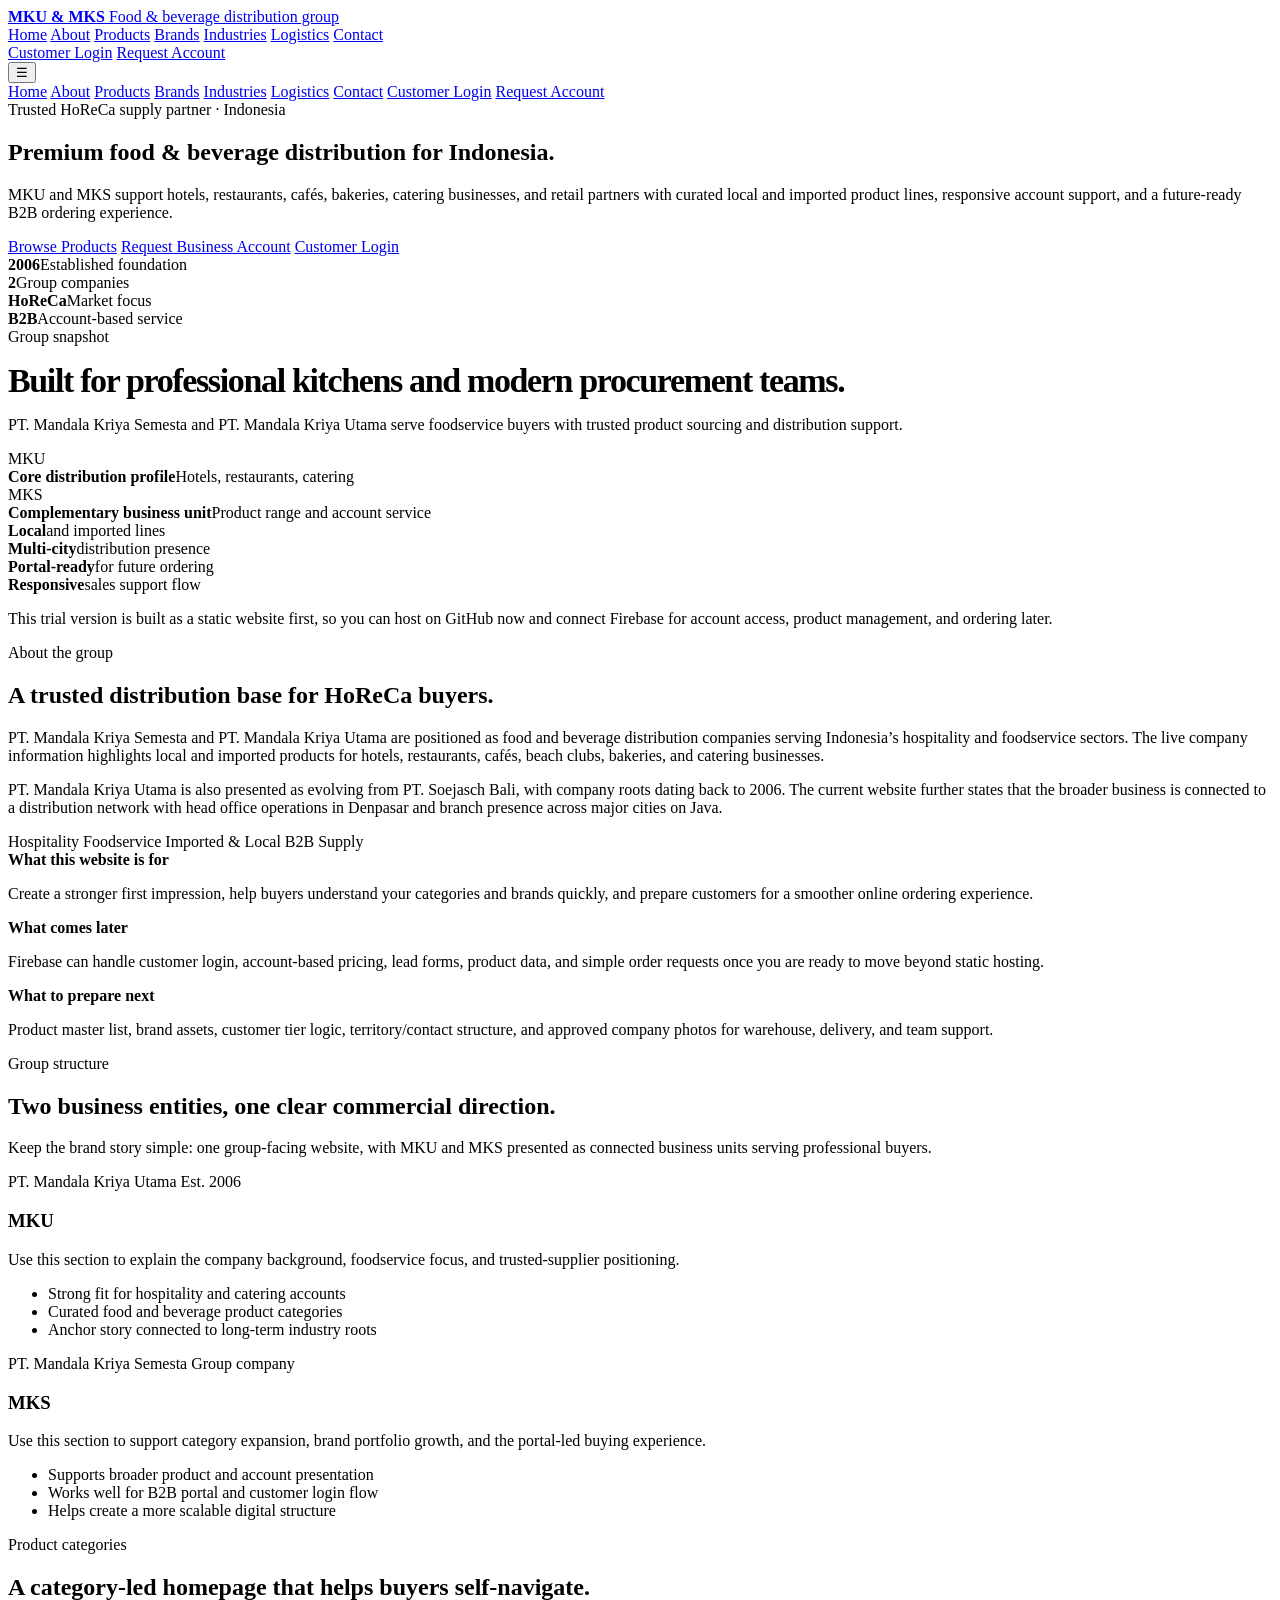
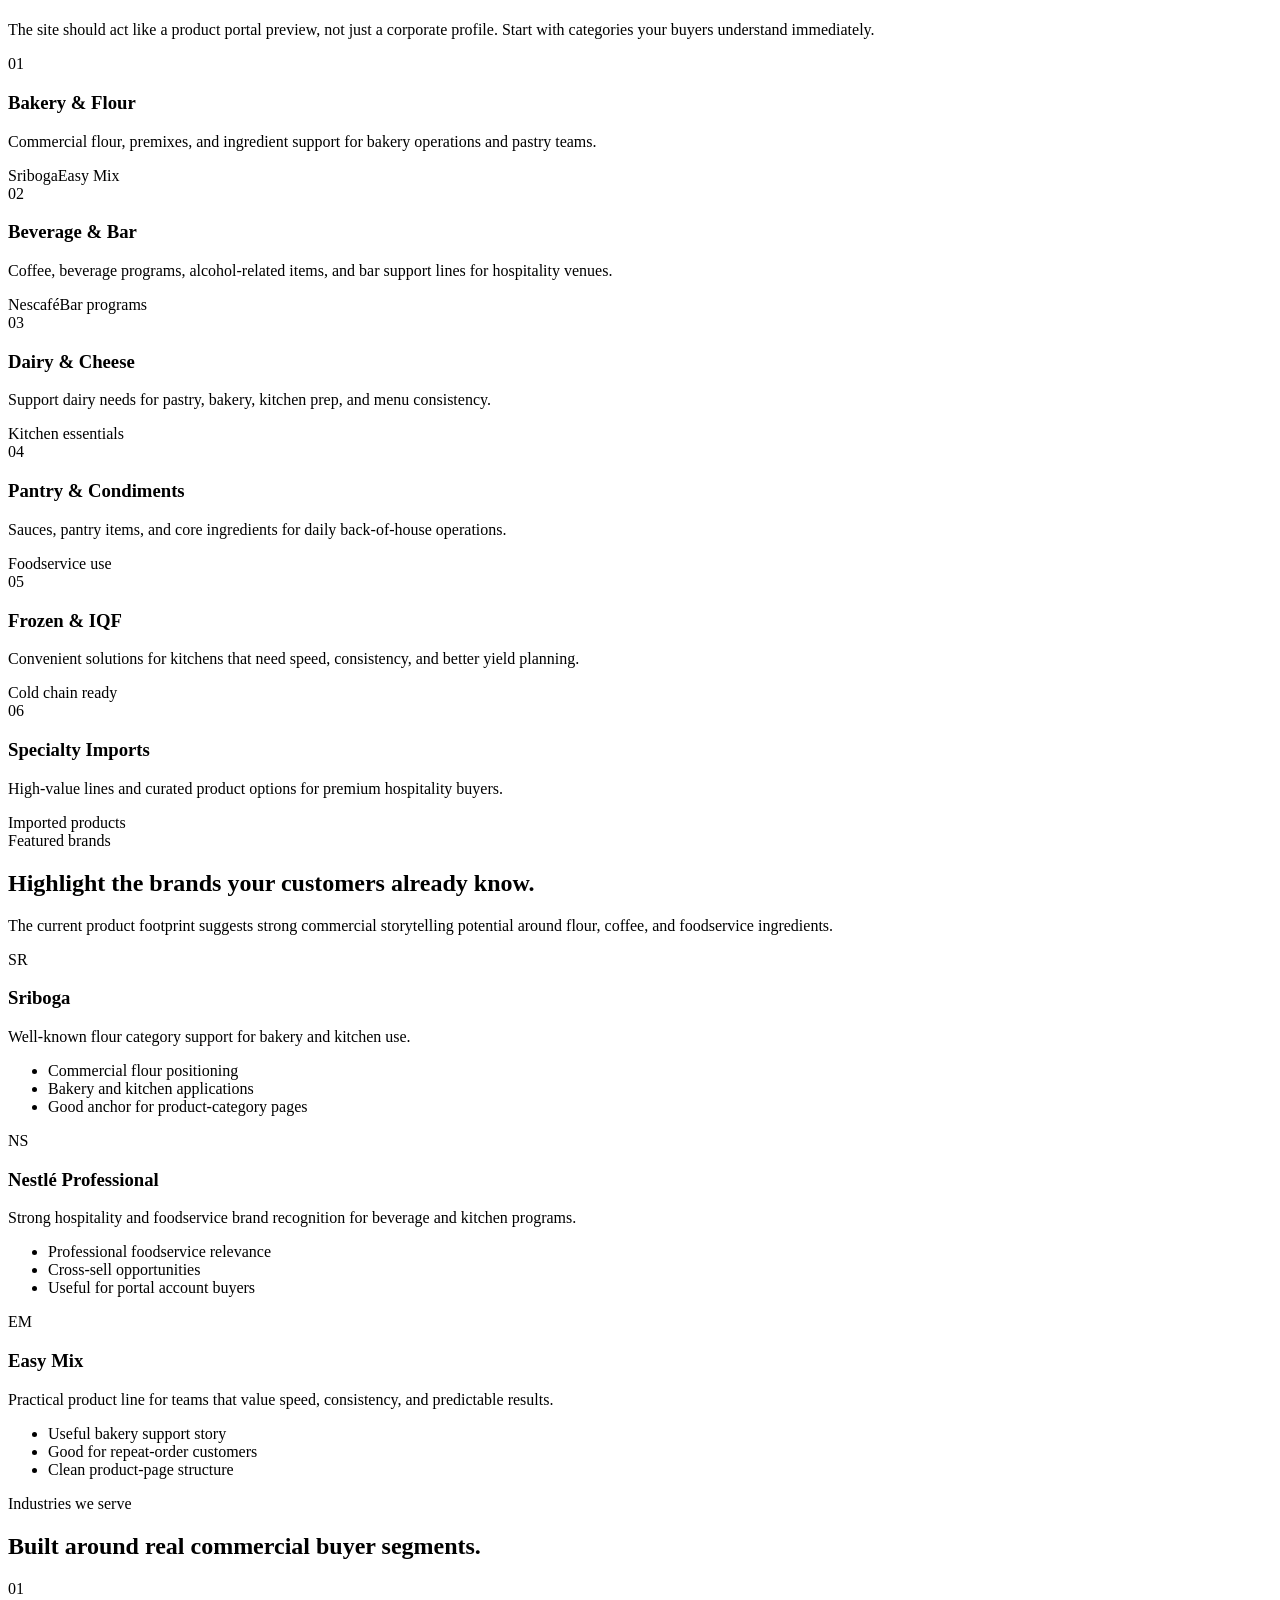
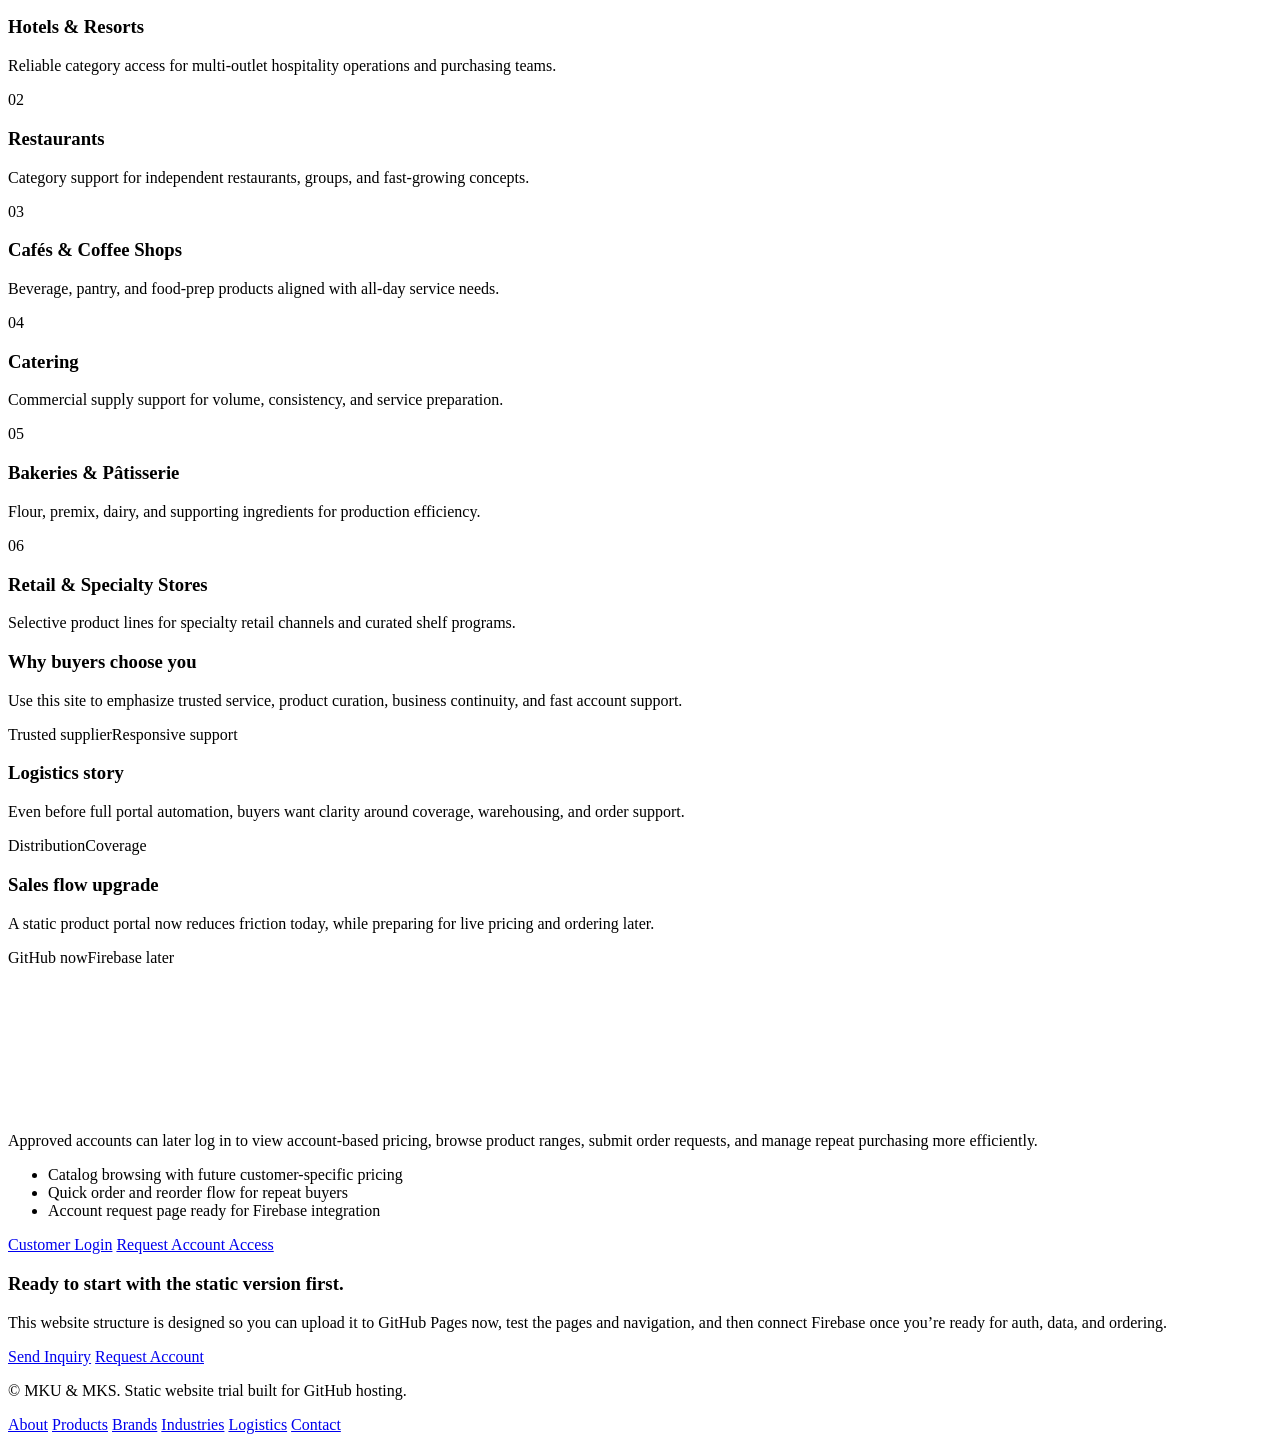
==== index.html @ e505ad8a "Add files via upload" ====
<!DOCTYPE html>
<html lang="en">
<head>
  <meta charset="UTF-8">
  <meta name="viewport" content="width=device-width, initial-scale=1.0">
  <title>MKU & MKS | Premium HoReCa Distribution Indonesia</title>
  <meta name="description" content="MKU & MKS supply trusted local and imported food and beverage products for hotels, restaurants, cafés, bakeries, catering, and retail partners in Indonesia.">
  <link rel="preconnect" href="https://fonts.googleapis.com">
  <link rel="preconnect" href="https://fonts.gstatic.com" crossorigin>
  <link href="https://fonts.googleapis.com/css2?family=DM+Sans:wght@400;500;700&family=Space+Grotesk:wght@400;500;700&display=swap" rel="stylesheet">
  <link rel="stylesheet" href="assets/css/styles.css">
</head>
<body>
  <header class="site-header">
    <div class="container">
      <div class="header-row">
        <a class="brand" href="index.html" aria-label="MKU Group home">
          <span class="brand-mark"></span>
          <span class="brand-text">
            <strong>MKU & MKS</strong>
            <span>Food & beverage distribution group</span>
          </span>
        </a>
        <div class="nav-wrap">
          <nav class="site-nav" aria-label="Primary navigation">
            <a href="index.html" data-nav-link>Home</a>
            <a href="about.html" data-nav-link>About</a>
            <a href="products.html" data-nav-link>Products</a>
            <a href="brands.html" data-nav-link>Brands</a>
            <a href="industries.html" data-nav-link>Industries</a>
            <a href="logistics.html" data-nav-link>Logistics</a>
            <a href="contact.html" data-nav-link>Contact</a>
          </nav>
          <div class="header-ctas">
            <a class="btn btn-outline" href="login.html">Customer Login</a>
            <a class="btn btn-accent" href="request-account.html">Request Account</a>
          </div>
          <button class="mobile-toggle" type="button" aria-label="Open menu" aria-expanded="false" data-mobile-toggle>☰</button>
        </div>
      </div>
      <div class="mobile-panel" data-mobile-panel>
        <div class="mobile-links">
          <a class="btn btn-outline" href="index.html">Home</a>
          <a class="btn btn-outline" href="about.html">About</a>
          <a class="btn btn-outline" href="products.html">Products</a>
          <a class="btn btn-outline" href="brands.html">Brands</a>
          <a class="btn btn-outline" href="industries.html">Industries</a>
          <a class="btn btn-outline" href="logistics.html">Logistics</a>
          <a class="btn btn-outline" href="contact.html">Contact</a>
          <a class="btn btn-outline" href="login.html">Customer Login</a>
          <a class="btn btn-accent" href="request-account.html">Request Account</a>
        </div>
      </div>
    </div>
  </header>

  <main>
    <section class="hero">
      <div class="container">
        <div class="hero-grid">
          <div class="hero-copy">
            <div class="hero-kicker"><span class="pulse"></span> Trusted HoReCa supply partner · Indonesia</div>
            <h1>Premium <span class="text-mku">food</span> & <span class="text-mks">beverage</span> distribution for Indonesia.</h1>
            <p>MKU and MKS support hotels, restaurants, cafés, bakeries, catering businesses, and retail partners with curated local and imported product lines, responsive account support, and a future-ready B2B ordering experience.</p>
            <div class="hero-actions">
              <a class="btn btn-primary" href="products.html">Browse Products</a>
              <a class="btn btn-outline" href="request-account.html">Request Business Account</a>
              <a class="btn btn-outline" href="login.html">Customer Login</a>
            </div>
            <div class="trust-strip">
              <div class="trust-item"><strong>2006</strong><span>Established foundation</span></div>
              <div class="trust-item"><strong>2</strong><span>Group companies</span></div>
              <div class="trust-item"><strong>HoReCa</strong><span>Market focus</span></div>
              <div class="trust-item"><strong>B2B</strong><span>Account-based service</span></div>
            </div>
          </div>
          <div class="hero-side">
            <div class="glass-card hero-spotlight">
              <div>
                <div class="kicker-row">Group snapshot</div>
                <h3 style="margin:16px 0 12px;font-family:var(--sans);font-size:34px;letter-spacing:-0.04em;">Built for professional kitchens and modern procurement teams.</h3>
                <p>PT. Mandala Kriya Semesta and PT. Mandala Kriya Utama serve foodservice buyers with trusted product sourcing and distribution support.</p>
              </div>
              <div class="badge-stack">
                <div class="badge-card">
                  <div class="left"><span class="chip mku">MKU</span><div><strong>Core distribution profile</strong><span>Hotels, restaurants, catering</span></div></div>
                </div>
                <div class="badge-card">
                  <div class="left"><span class="chip mks">MKS</span><div><strong>Complementary business unit</strong><span>Product range and account service</span></div></div>
                </div>
              </div>
            </div>
            <div class="surface-card hero-spotlight hero-note">
              <div class="mini-stat-grid">
                <div class="mini-stat"><strong>Local</strong><span>and imported lines</span></div>
                <div class="mini-stat"><strong>Multi-city</strong><span>distribution presence</span></div>
                <div class="mini-stat"><strong>Portal-ready</strong><span>for future ordering</span></div>
                <div class="mini-stat"><strong>Responsive</strong><span>sales support flow</span></div>
              </div>
              <p class="small-copy">This trial version is built as a static website first, so you can host on GitHub now and connect Firebase for account access, product management, and ordering later.</p>
            </div>
          </div>
        </div>
      </div>
    </section>

    <section class="page-section" id="about-overview">
      <div class="container">
        <div class="two-col">
          <div class="story-card">
            <div class="section-head">
              <span class="eyebrow">About the group</span>
              <h2 class="section-title">A trusted distribution base for HoReCa buyers.</h2>
            </div>
            <div class="story-stack">
              <p>PT. Mandala Kriya Semesta and PT. Mandala Kriya Utama are positioned as food and beverage distribution companies serving Indonesia’s hospitality and foodservice sectors. The live company information highlights local and imported products for hotels, restaurants, cafés, beach clubs, bakeries, and catering businesses.</p>
              <p>PT. Mandala Kriya Utama is also presented as evolving from PT. Soejasch Bali, with company roots dating back to 2006. The current website further states that the broader business is connected to a distribution network with head office operations in Denpasar and branch presence across major cities on Java.</p>
              <div class="inline-tags">
                <span class="meta-pill">Hospitality</span>
                <span class="meta-pill">Foodservice</span>
                <span class="meta-pill">Imported & Local</span>
                <span class="meta-pill">B2B Supply</span>
              </div>
            </div>
          </div>
          <div class="stack-18">
            <div class="info-card">
              <strong>What this website is for</strong>
              <p>Create a stronger first impression, help buyers understand your categories and brands quickly, and prepare customers for a smoother online ordering experience.</p>
            </div>
            <div class="info-card">
              <strong>What comes later</strong>
              <p>Firebase can handle customer login, account-based pricing, lead forms, product data, and simple order requests once you are ready to move beyond static hosting.</p>
            </div>
            <div class="info-card">
              <strong>What to prepare next</strong>
              <p>Product master list, brand assets, customer tier logic, territory/contact structure, and approved company photos for warehouse, delivery, and team support.</p>
            </div>
          </div>
        </div>
      </div>
    </section>

    <section class="page-section alt">
      <div class="container">
        <div class="section-head">
          <span class="eyebrow">Group structure</span>
          <h2 class="section-title">Two business entities, one clear commercial direction.</h2>
          <p class="section-copy">Keep the brand story simple: one group-facing website, with MKU and MKS presented as connected business units serving professional buyers.</p>
        </div>
        <div class="group-grid">
          <article class="dual-brand mku">
            <div class="top">
              <span class="brand-pill">PT. Mandala Kriya Utama</span>
              <span class="est">Est. 2006</span>
            </div>
            <div>
              <h3>MKU</h3>
              <p>Use this section to explain the company background, foodservice focus, and trusted-supplier positioning.</p>
              <ul>
                <li>Strong fit for hospitality and catering accounts</li>
                <li>Curated food and beverage product categories</li>
                <li>Anchor story connected to long-term industry roots</li>
              </ul>
            </div>
          </article>
          <article class="dual-brand mks">
            <div class="top">
              <span class="brand-pill">PT. Mandala Kriya Semesta</span>
              <span class="est">Group company</span>
            </div>
            <div>
              <h3>MKS</h3>
              <p>Use this section to support category expansion, brand portfolio growth, and the portal-led buying experience.</p>
              <ul>
                <li>Supports broader product and account presentation</li>
                <li>Works well for B2B portal and customer login flow</li>
                <li>Helps create a more scalable digital structure</li>
              </ul>
            </div>
          </article>
        </div>
      </div>
    </section>

    <section class="page-section">
      <div class="container">
        <div class="section-head">
          <span class="eyebrow">Product categories</span>
          <h2 class="section-title">A category-led homepage that helps buyers self-navigate.</h2>
          <p class="section-copy">The site should act like a product portal preview, not just a corporate profile. Start with categories your buyers understand immediately.</p>
        </div>
        <div class="grid-3">
          <article class="feature-card">
            <div class="feature-index">01</div>
            <h3>Bakery & Flour</h3>
            <p>Commercial flour, premixes, and ingredient support for bakery operations and pastry teams.</p>
            <div class="feature-meta"><span class="meta-pill">Sriboga</span><span class="meta-pill">Easy Mix</span></div>
          </article>
          <article class="feature-card">
            <div class="feature-index">02</div>
            <h3>Beverage & Bar</h3>
            <p>Coffee, beverage programs, alcohol-related items, and bar support lines for hospitality venues.</p>
            <div class="feature-meta"><span class="meta-pill">Nescafé</span><span class="meta-pill">Bar programs</span></div>
          </article>
          <article class="feature-card">
            <div class="feature-index">03</div>
            <h3>Dairy & Cheese</h3>
            <p>Support dairy needs for pastry, bakery, kitchen prep, and menu consistency.</p>
            <div class="feature-meta"><span class="meta-pill">Kitchen essentials</span></div>
          </article>
          <article class="feature-card">
            <div class="feature-index">04</div>
            <h3>Pantry & Condiments</h3>
            <p>Sauces, pantry items, and core ingredients for daily back-of-house operations.</p>
            <div class="feature-meta"><span class="meta-pill">Foodservice use</span></div>
          </article>
          <article class="feature-card">
            <div class="feature-index">05</div>
            <h3>Frozen & IQF</h3>
            <p>Convenient solutions for kitchens that need speed, consistency, and better yield planning.</p>
            <div class="feature-meta"><span class="meta-pill">Cold chain ready</span></div>
          </article>
          <article class="feature-card">
            <div class="feature-index">06</div>
            <h3>Specialty Imports</h3>
            <p>High-value lines and curated product options for premium hospitality buyers.</p>
            <div class="feature-meta"><span class="meta-pill">Imported products</span></div>
          </article>
        </div>
      </div>
    </section>

    <section class="page-section alt">
      <div class="container">
        <div class="section-head">
          <span class="eyebrow">Featured brands</span>
          <h2 class="section-title">Highlight the brands your customers already know.</h2>
          <p class="section-copy">The current product footprint suggests strong commercial storytelling potential around flour, coffee, and foodservice ingredients.</p>
        </div>
        <div class="brand-grid">
          <article class="brand-card">
            <div class="brand-logo">SR</div>
            <h3>Sriboga</h3>
            <p>Well-known flour category support for bakery and kitchen use.</p>
            <ul>
              <li>Commercial flour positioning</li>
              <li>Bakery and kitchen applications</li>
              <li>Good anchor for product-category pages</li>
            </ul>
          </article>
          <article class="brand-card">
            <div class="brand-logo">NS</div>
            <h3>Nestlé Professional</h3>
            <p>Strong hospitality and foodservice brand recognition for beverage and kitchen programs.</p>
            <ul>
              <li>Professional foodservice relevance</li>
              <li>Cross-sell opportunities</li>
              <li>Useful for portal account buyers</li>
            </ul>
          </article>
          <article class="brand-card">
            <div class="brand-logo">EM</div>
            <h3>Easy Mix</h3>
            <p>Practical product line for teams that value speed, consistency, and predictable results.</p>
            <ul>
              <li>Useful bakery support story</li>
              <li>Good for repeat-order customers</li>
              <li>Clean product-page structure</li>
            </ul>
          </article>
        </div>
      </div>
    </section>

    <section class="page-section">
      <div class="container">
        <div class="section-head">
          <span class="eyebrow">Industries we serve</span>
          <h2 class="section-title">Built around real commercial buyer segments.</h2>
        </div>
        <div class="segment-grid">
          <article class="segment-card"><div class="segment-number">01</div><div><h3>Hotels & Resorts</h3><p>Reliable category access for multi-outlet hospitality operations and purchasing teams.</p></div></article>
          <article class="segment-card"><div class="segment-number">02</div><div><h3>Restaurants</h3><p>Category support for independent restaurants, groups, and fast-growing concepts.</p></div></article>
          <article class="segment-card"><div class="segment-number">03</div><div><h3>Cafés & Coffee Shops</h3><p>Beverage, pantry, and food-prep products aligned with all-day service needs.</p></div></article>
          <article class="segment-card"><div class="segment-number">04</div><div><h3>Catering</h3><p>Commercial supply support for volume, consistency, and service preparation.</p></div></article>
          <article class="segment-card"><div class="segment-number">05</div><div><h3>Bakeries & Pâtisserie</h3><p>Flour, premix, dairy, and supporting ingredients for production efficiency.</p></div></article>
          <article class="segment-card"><div class="segment-number">06</div><div><h3>Retail & Specialty Stores</h3><p>Selective product lines for specialty retail channels and curated shelf programs.</p></div></article>
        </div>
      </div>
    </section>

    <section class="page-section alt">
      <div class="container">
        <div class="values-grid">
          <article class="value-card card-pad">
            <h3>Why buyers choose you</h3>
            <p>Use this site to emphasize trusted service, product curation, business continuity, and fast account support.</p>
            <div class="feature-meta"><span class="meta-pill">Trusted supplier</span><span class="meta-pill">Responsive support</span></div>
          </article>
          <article class="value-card card-pad">
            <h3>Logistics story</h3>
            <p>Even before full portal automation, buyers want clarity around coverage, warehousing, and order support.</p>
            <div class="feature-meta"><span class="meta-pill">Distribution</span><span class="meta-pill">Coverage</span></div>
          </article>
          <article class="value-card card-pad">
            <h3>Sales flow upgrade</h3>
            <p>A static product portal now reduces friction today, while preparing for live pricing and ordering later.</p>
            <div class="feature-meta"><span class="meta-pill">GitHub now</span><span class="meta-pill">Firebase later</span></div>
          </article>
        </div>
      </div>
    </section>

    <section class="page-section">
      <div class="container">
        <div class="portal-panel">
          <div>
            <span class="eyebrow" style="color:#fff;">Customer portal direction</span>
            <h2 class="section-title" style="color:#fff;max-width:12ch;">A smarter way to order for business customers.</h2>
            <p>Approved accounts can later log in to view account-based pricing, browse product ranges, submit order requests, and manage repeat purchasing more efficiently.</p>
            <ul class="portal-list">
              <li>Catalog browsing with future customer-specific pricing</li>
              <li>Quick order and reorder flow for repeat buyers</li>
              <li>Account request page ready for Firebase integration</li>
            </ul>
          </div>
          <div class="portal-actions">
            <a class="btn btn-light" href="login.html">Customer Login</a>
            <a class="btn btn-accent" href="request-account.html">Request Account Access</a>
            <a class="btn btn-outline" style="color:#fff;border-color:rgba(255,255,255,0.18);" href="products.html">View Product Catalog</a>
          </div>
        </div>
      </div>
    </section>

    <section class="page-section tight">
      <div class="container">
        <div class="cta-strip">
          <h3>Ready to start with the static version first.</h3>
          <p>This website structure is designed so you can upload it to GitHub Pages now, test the pages and navigation, and then connect Firebase once you’re ready for auth, data, and ordering.</p>
          <div class="hero-actions">
            <a class="btn btn-primary" href="contact.html">Send Inquiry</a>
            <a class="btn btn-outline" href="request-account.html">Request Account</a>
          </div>
        </div>
      </div>
    </section>
  </main>

  <footer class="site-footer">
    <div class="container">
      <div class="footer-row">
        <p>© <span data-year></span> MKU & MKS. Static website trial built for GitHub hosting.</p>
        <div class="footer-links">
          <a href="about.html">About</a>
          <a href="products.html">Products</a>
          <a href="brands.html">Brands</a>
          <a href="industries.html">Industries</a>
          <a href="logistics.html">Logistics</a>
          <a href="contact.html">Contact</a>
        </div>
      </div>
    </div>
  </footer>

  <script src="assets/js/main.js"></script>
</body>
</html>
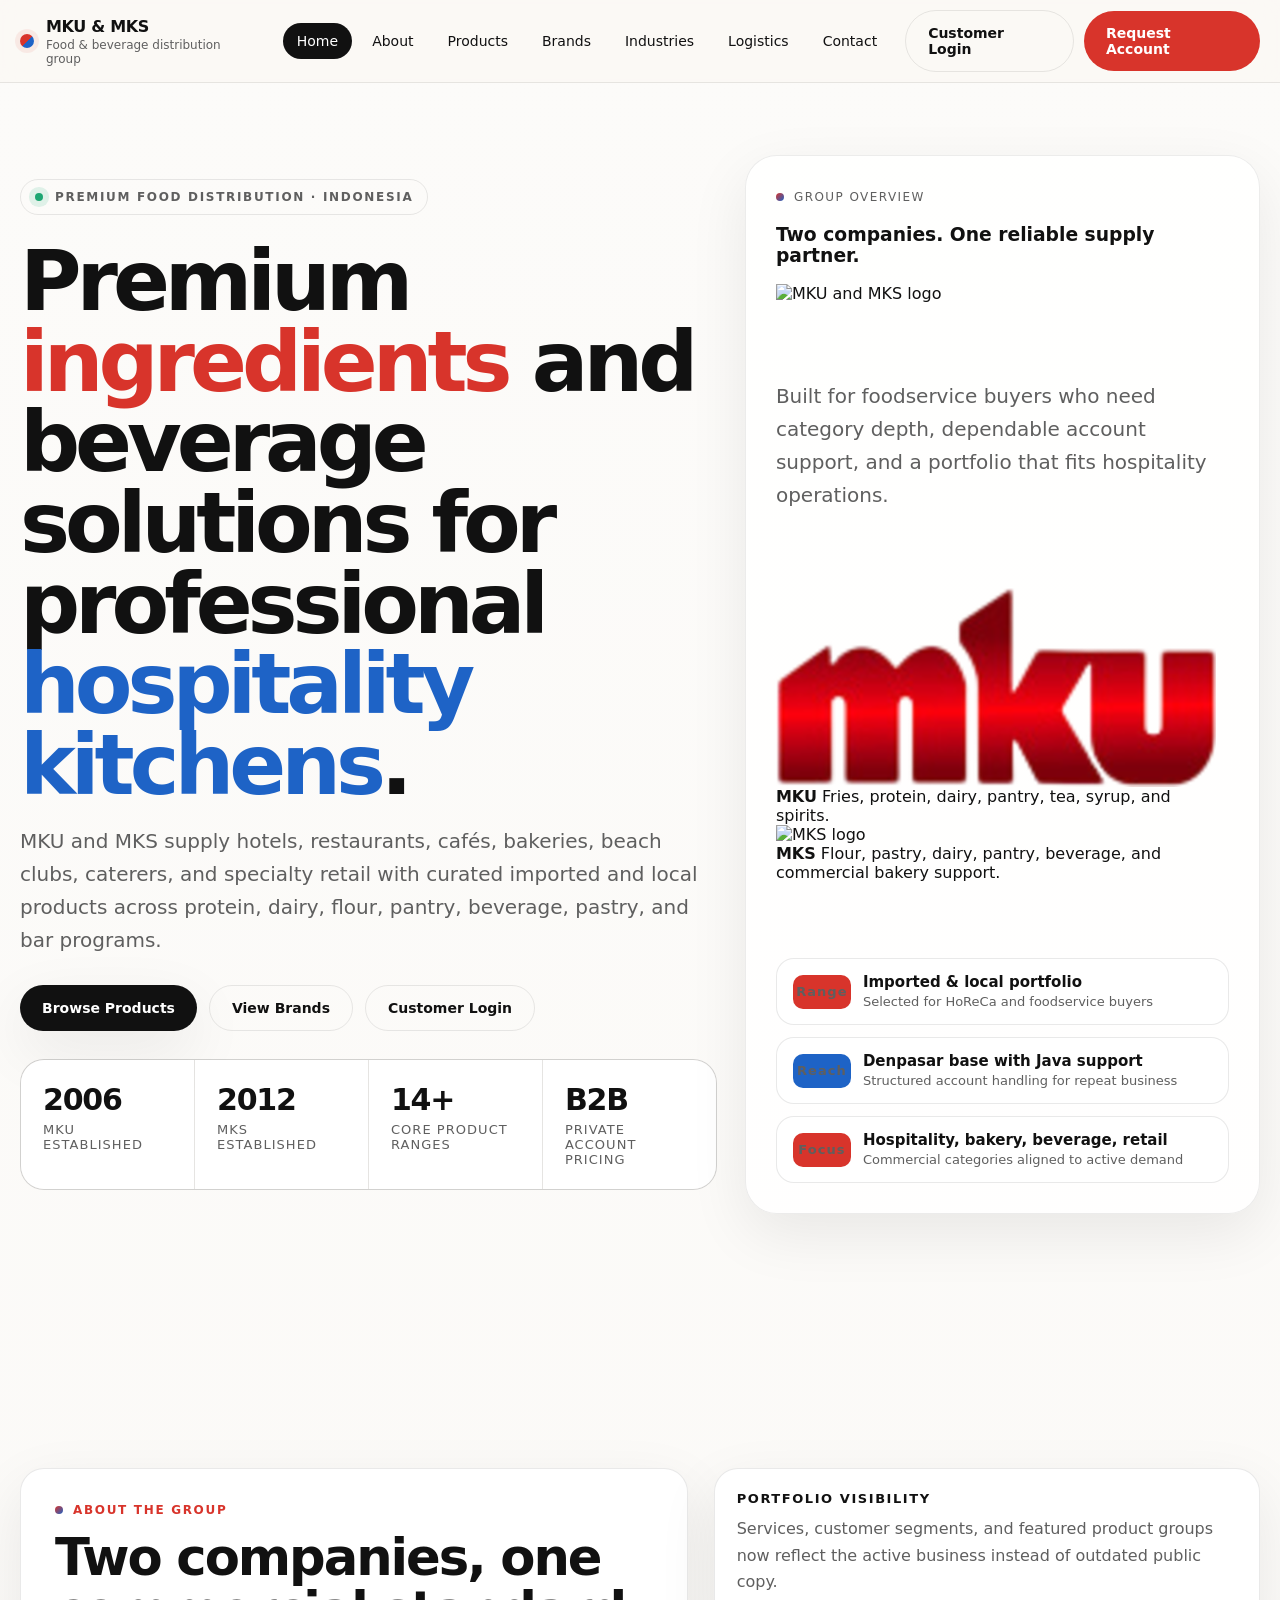
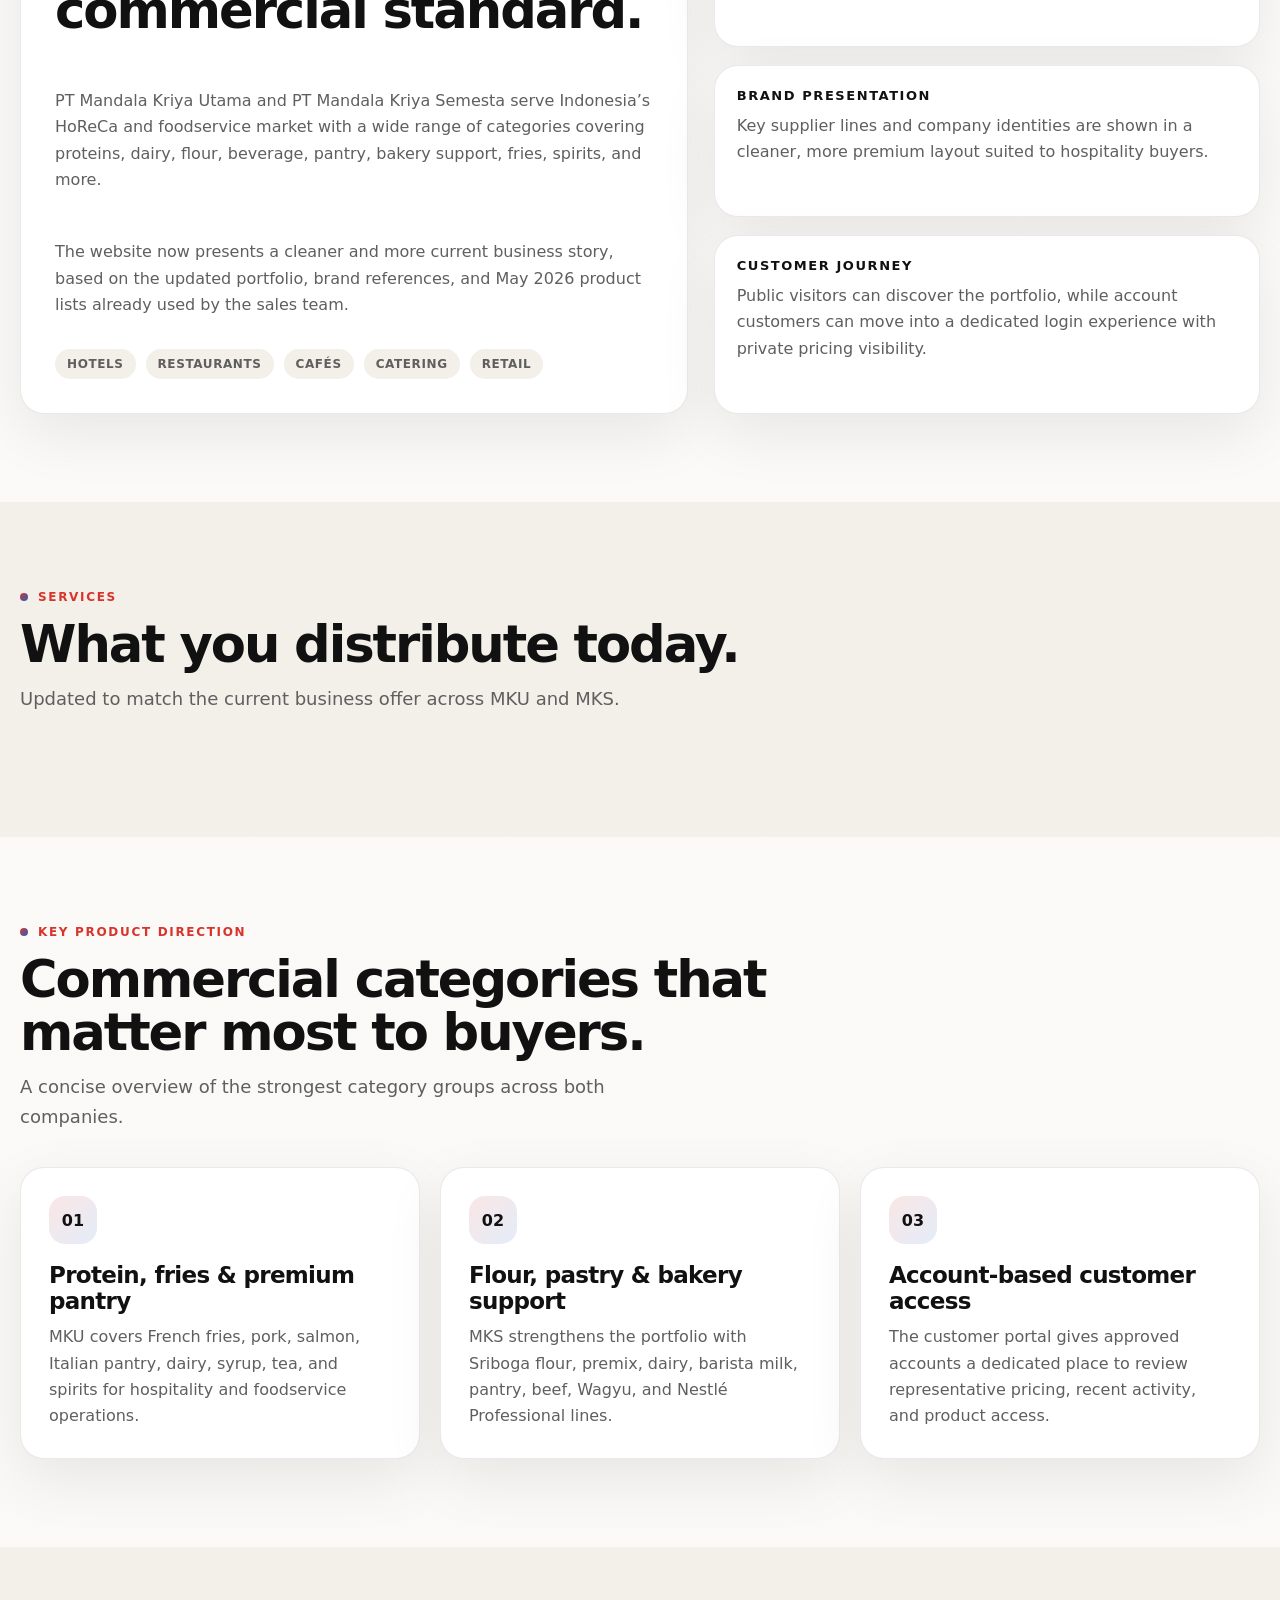
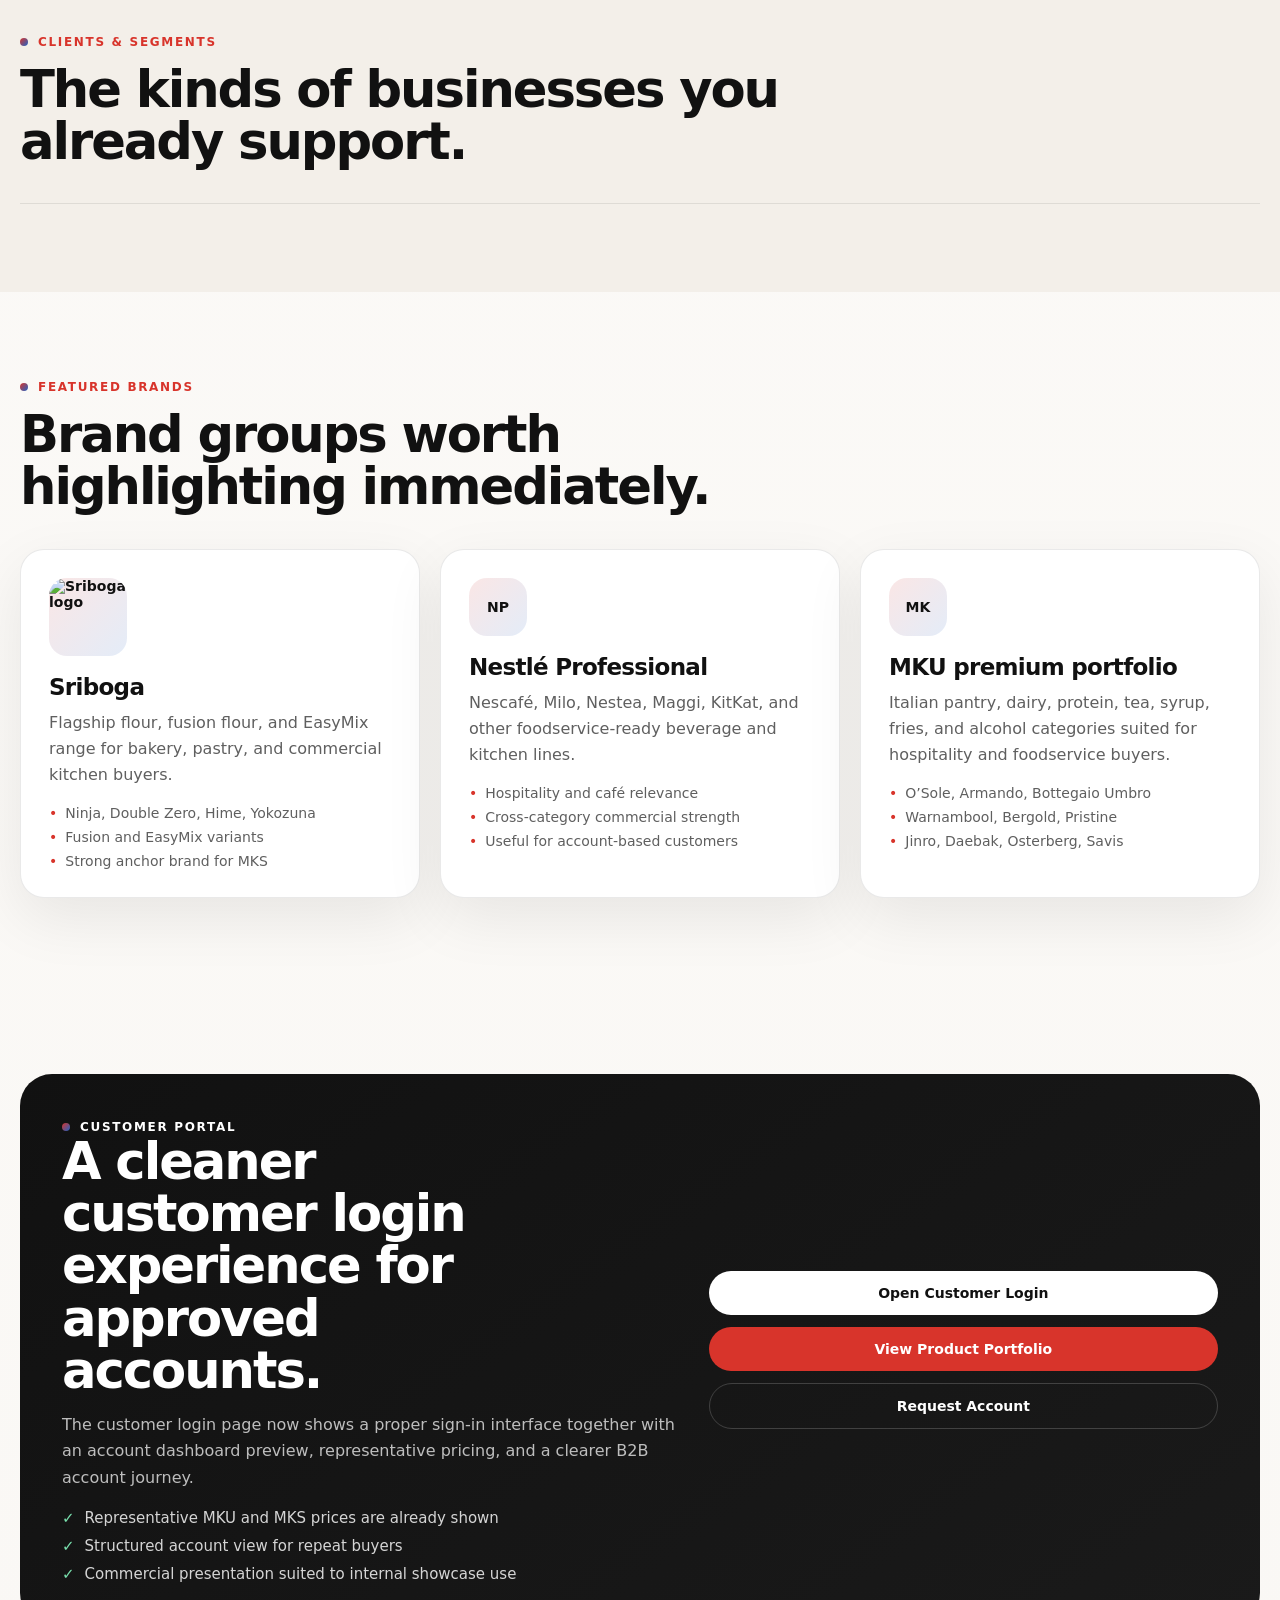
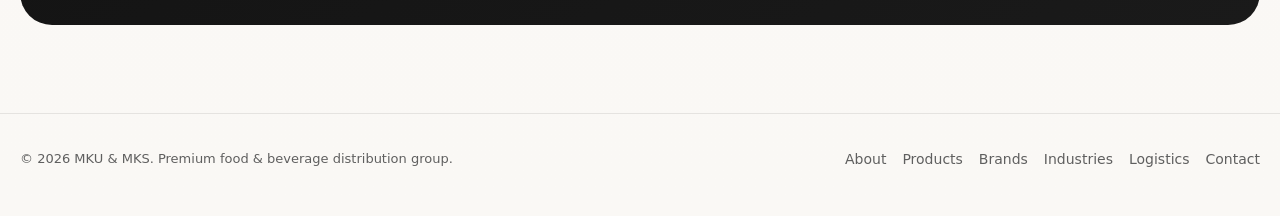
==== commit 98dc2e19: "Add files via upload" ====
--- a/index.html
+++ b/index.html
@@ -4,7 +4,7 @@
   <meta charset="UTF-8">
   <meta name="viewport" content="width=device-width, initial-scale=1.0">
   <title>MKU & MKS | Premium HoReCa Distribution Indonesia</title>
-  <meta name="description" content="MKU & MKS supply trusted local and imported food and beverage products for hotels, restaurants, cafés, bakeries, catering, and retail partners in Indonesia.">
+  <meta name="description" content="MKU and MKS distribute premium food and beverage products for hotels, restaurants, cafés, bakeries, catering, retail, and foodservice buyers in Indonesia.">
   <link rel="preconnect" href="https://fonts.googleapis.com">
   <link rel="preconnect" href="https://fonts.gstatic.com" crossorigin>
   <link href="https://fonts.googleapis.com/css2?family=DM+Sans:wght@400;500;700&family=Space+Grotesk:wght@400;500;700&display=swap" rel="stylesheet">
@@ -14,7 +14,7 @@
   <header class="site-header">
     <div class="container">
       <div class="header-row">
-        <a class="brand" href="index.html" aria-label="MKU Group home">
+        <a class="brand" href="index.html" aria-label="MKU and MKS home">
           <span class="brand-mark"></span>
           <span class="brand-text">
             <strong>MKU & MKS</strong>
@@ -59,83 +59,84 @@
       <div class="container">
         <div class="hero-grid">
           <div class="hero-copy">
-            <div class="hero-kicker"><span class="pulse"></span> Trusted HoReCa supply partner · Indonesia</div>
-            <h1>Premium <span class="text-mku">food</span> & <span class="text-mks">beverage</span> distribution for Indonesia.</h1>
-            <p>MKU and MKS support hotels, restaurants, cafés, bakeries, catering businesses, and retail partners with curated local and imported product lines, responsive account support, and a future-ready B2B ordering experience.</p>
+            <div class="hero-kicker"><span class="pulse"></span> Premium food distribution · Indonesia</div>
+            <h1>Premium <span class="text-mku">ingredients</span> and beverage solutions for professional <span class="text-mks">hospitality kitchens</span>.</h1>
+            <p>MKU and MKS supply hotels, restaurants, cafés, bakeries, beach clubs, caterers, and specialty retail with curated imported and local products across protein, dairy, flour, pantry, beverage, pastry, and bar programs.</p>
             <div class="hero-actions">
               <a class="btn btn-primary" href="products.html">Browse Products</a>
-              <a class="btn btn-outline" href="request-account.html">Request Business Account</a>
+              <a class="btn btn-outline" href="brands.html">View Brands</a>
               <a class="btn btn-outline" href="login.html">Customer Login</a>
             </div>
             <div class="trust-strip">
-              <div class="trust-item"><strong>2006</strong><span>Established foundation</span></div>
-              <div class="trust-item"><strong>2</strong><span>Group companies</span></div>
-              <div class="trust-item"><strong>HoReCa</strong><span>Market focus</span></div>
-              <div class="trust-item"><strong>B2B</strong><span>Account-based service</span></div>
+              <div class="trust-item"><strong>2006</strong><span>MKU established</span></div>
+              <div class="trust-item"><strong>2012</strong><span>MKS established</span></div>
+              <div class="trust-item"><strong>14+</strong><span>Core product ranges</span></div>
+              <div class="trust-item"><strong>B2B</strong><span>Private account pricing</span></div>
             </div>
           </div>
           <div class="hero-side">
-            <div class="glass-card hero-spotlight">
-              <div>
-                <div class="kicker-row">Group snapshot</div>
-                <h3 style="margin:16px 0 12px;font-family:var(--sans);font-size:34px;letter-spacing:-0.04em;">Built for professional kitchens and modern procurement teams.</h3>
-                <p>PT. Mandala Kriya Semesta and PT. Mandala Kriya Utama serve foodservice buyers with trusted product sourcing and distribution support.</p>
+            <div class="surface-card hero-spotlight showcase-panel">
+              <div class="showcase-head">
+                <div>
+                  <div class="kicker-row">Group overview</div>
+                  <h3 class="showcase-title">Two companies. One reliable supply partner.</h3>
+                </div>
+                <img src="assets/img/logo-mku-mks.png" alt="MKU and MKS logo" class="hero-group-logo">
+              </div>
+              <p class="showcase-copy">Built for foodservice buyers who need category depth, dependable account support, and a portfolio that fits hospitality operations.</p>
+              <div class="showcase-mini-grid">
+                <article class="showcase-mini-card">
+                  <img src="assets/img/logo-mku.png" alt="MKU logo" class="showcase-mini-logo">
+                  <strong>MKU</strong>
+                  <span>Fries, protein, dairy, pantry, tea, syrup, and spirits.</span>
+                </article>
+                <article class="showcase-mini-card">
+                  <img src="assets/img/logo-mks.png" alt="MKS logo" class="showcase-mini-logo">
+                  <strong>MKS</strong>
+                  <span>Flour, pastry, dairy, pantry, beverage, and commercial bakery support.</span>
+                </article>
               </div>
               <div class="badge-stack">
-                <div class="badge-card">
-                  <div class="left"><span class="chip mku">MKU</span><div><strong>Core distribution profile</strong><span>Hotels, restaurants, catering</span></div></div>
-                </div>
-                <div class="badge-card">
-                  <div class="left"><span class="chip mks">MKS</span><div><strong>Complementary business unit</strong><span>Product range and account service</span></div></div>
-                </div>
-              </div>
-            </div>
-            <div class="surface-card hero-spotlight hero-note">
-              <div class="mini-stat-grid">
-                <div class="mini-stat"><strong>Local</strong><span>and imported lines</span></div>
-                <div class="mini-stat"><strong>Multi-city</strong><span>distribution presence</span></div>
-                <div class="mini-stat"><strong>Portal-ready</strong><span>for future ordering</span></div>
-                <div class="mini-stat"><strong>Responsive</strong><span>sales support flow</span></div>
-              </div>
-              <p class="small-copy">This trial version is built as a static website first, so you can host on GitHub now and connect Firebase for account access, product management, and ordering later.</p>
-            </div>
-          </div>
-        </div>
-      </div>
-    </section>
-
-    <section class="page-section" id="about-overview">
+                <div class="badge-card"><div class="left"><span class="chip mku">Range</span><div><strong>Imported & local portfolio</strong><span>Selected for HoReCa and foodservice buyers</span></div></div></div>
+                <div class="badge-card"><div class="left"><span class="chip mks">Reach</span><div><strong>Denpasar base with Java support</strong><span>Structured account handling for repeat business</span></div></div></div>
+                <div class="badge-card"><div class="left"><span class="chip mku">Focus</span><div><strong>Hospitality, bakery, beverage, retail</strong><span>Commercial categories aligned to active demand</span></div></div></div>
+              </div>
+            </div>
+          </div>
+        </div>
+      </div>
+    </section>
+
+    <section class="page-section tight">
+      <div class="container">
+        <div class="company-pills" id="company-pills"></div>
+      </div>
+    </section>
+
+    <section class="page-section">
       <div class="container">
         <div class="two-col">
-          <div class="story-card">
+          <article class="story-card">
             <div class="section-head">
               <span class="eyebrow">About the group</span>
-              <h2 class="section-title">A trusted distribution base for HoReCa buyers.</h2>
+              <h2 class="section-title">Two companies, one commercial standard.</h2>
             </div>
             <div class="story-stack">
-              <p>PT. Mandala Kriya Semesta and PT. Mandala Kriya Utama are positioned as food and beverage distribution companies serving Indonesia’s hospitality and foodservice sectors. The live company information highlights local and imported products for hotels, restaurants, cafés, beach clubs, bakeries, and catering businesses.</p>
-              <p>PT. Mandala Kriya Utama is also presented as evolving from PT. Soejasch Bali, with company roots dating back to 2006. The current website further states that the broader business is connected to a distribution network with head office operations in Denpasar and branch presence across major cities on Java.</p>
+              <p>PT Mandala Kriya Utama and PT Mandala Kriya Semesta serve Indonesia’s HoReCa and foodservice market with a wide range of categories covering proteins, dairy, flour, beverage, pantry, bakery support, fries, spirits, and more.</p>
+              <p>The website now presents a cleaner and more current business story, based on the updated portfolio, brand references, and May 2026 product lists already used by the sales team.</p>
               <div class="inline-tags">
-                <span class="meta-pill">Hospitality</span>
-                <span class="meta-pill">Foodservice</span>
-                <span class="meta-pill">Imported & Local</span>
-                <span class="meta-pill">B2B Supply</span>
-              </div>
-            </div>
-          </div>
+                <span class="meta-pill">Hotels</span>
+                <span class="meta-pill">Restaurants</span>
+                <span class="meta-pill">Cafés</span>
+                <span class="meta-pill">Catering</span>
+                <span class="meta-pill">Retail</span>
+              </div>
+            </div>
+          </article>
           <div class="stack-18">
-            <div class="info-card">
-              <strong>What this website is for</strong>
-              <p>Create a stronger first impression, help buyers understand your categories and brands quickly, and prepare customers for a smoother online ordering experience.</p>
-            </div>
-            <div class="info-card">
-              <strong>What comes later</strong>
-              <p>Firebase can handle customer login, account-based pricing, lead forms, product data, and simple order requests once you are ready to move beyond static hosting.</p>
-            </div>
-            <div class="info-card">
-              <strong>What to prepare next</strong>
-              <p>Product master list, brand assets, customer tier logic, territory/contact structure, and approved company photos for warehouse, delivery, and team support.</p>
-            </div>
+            <div class="info-card"><strong>Portfolio visibility</strong><p>Services, customer segments, and featured product groups now reflect the active business instead of outdated public copy.</p></div>
+            <div class="info-card"><strong>Brand presentation</strong><p>Key supplier lines and company identities are shown in a cleaner, more premium layout suited to hospitality buyers.</p></div>
+            <div class="info-card"><strong>Customer journey</strong><p>Public visitors can discover the portfolio, while account customers can move into a dedicated login experience with private pricing visibility.</p></div>
           </div>
         </div>
       </div>
@@ -144,89 +145,25 @@
     <section class="page-section alt">
       <div class="container">
         <div class="section-head">
-          <span class="eyebrow">Group structure</span>
-          <h2 class="section-title">Two business entities, one clear commercial direction.</h2>
-          <p class="section-copy">Keep the brand story simple: one group-facing website, with MKU and MKS presented as connected business units serving professional buyers.</p>
-        </div>
-        <div class="group-grid">
-          <article class="dual-brand mku">
-            <div class="top">
-              <span class="brand-pill">PT. Mandala Kriya Utama</span>
-              <span class="est">Est. 2006</span>
-            </div>
-            <div>
-              <h3>MKU</h3>
-              <p>Use this section to explain the company background, foodservice focus, and trusted-supplier positioning.</p>
-              <ul>
-                <li>Strong fit for hospitality and catering accounts</li>
-                <li>Curated food and beverage product categories</li>
-                <li>Anchor story connected to long-term industry roots</li>
-              </ul>
-            </div>
-          </article>
-          <article class="dual-brand mks">
-            <div class="top">
-              <span class="brand-pill">PT. Mandala Kriya Semesta</span>
-              <span class="est">Group company</span>
-            </div>
-            <div>
-              <h3>MKS</h3>
-              <p>Use this section to support category expansion, brand portfolio growth, and the portal-led buying experience.</p>
-              <ul>
-                <li>Supports broader product and account presentation</li>
-                <li>Works well for B2B portal and customer login flow</li>
-                <li>Helps create a more scalable digital structure</li>
-              </ul>
-            </div>
-          </article>
-        </div>
-      </div>
-    </section>
-
-    <section class="page-section">
-      <div class="container">
-        <div class="section-head">
-          <span class="eyebrow">Product categories</span>
-          <h2 class="section-title">A category-led homepage that helps buyers self-navigate.</h2>
-          <p class="section-copy">The site should act like a product portal preview, not just a corporate profile. Start with categories your buyers understand immediately.</p>
+          <span class="eyebrow">Services</span>
+          <h2 class="section-title">What you distribute today.</h2>
+          <p class="section-copy">Updated to match the current business offer across MKU and MKS.</p>
+        </div>
+        <div class="grid-3" id="services-grid"></div>
+      </div>
+    </section>
+
+    <section class="page-section">
+      <div class="container">
+        <div class="section-head">
+          <span class="eyebrow">Key product direction</span>
+          <h2 class="section-title">Commercial categories that matter most to buyers.</h2>
+          <p class="section-copy">A concise overview of the strongest category groups across both companies.</p>
         </div>
         <div class="grid-3">
-          <article class="feature-card">
-            <div class="feature-index">01</div>
-            <h3>Bakery & Flour</h3>
-            <p>Commercial flour, premixes, and ingredient support for bakery operations and pastry teams.</p>
-            <div class="feature-meta"><span class="meta-pill">Sriboga</span><span class="meta-pill">Easy Mix</span></div>
-          </article>
-          <article class="feature-card">
-            <div class="feature-index">02</div>
-            <h3>Beverage & Bar</h3>
-            <p>Coffee, beverage programs, alcohol-related items, and bar support lines for hospitality venues.</p>
-            <div class="feature-meta"><span class="meta-pill">Nescafé</span><span class="meta-pill">Bar programs</span></div>
-          </article>
-          <article class="feature-card">
-            <div class="feature-index">03</div>
-            <h3>Dairy & Cheese</h3>
-            <p>Support dairy needs for pastry, bakery, kitchen prep, and menu consistency.</p>
-            <div class="feature-meta"><span class="meta-pill">Kitchen essentials</span></div>
-          </article>
-          <article class="feature-card">
-            <div class="feature-index">04</div>
-            <h3>Pantry & Condiments</h3>
-            <p>Sauces, pantry items, and core ingredients for daily back-of-house operations.</p>
-            <div class="feature-meta"><span class="meta-pill">Foodservice use</span></div>
-          </article>
-          <article class="feature-card">
-            <div class="feature-index">05</div>
-            <h3>Frozen & IQF</h3>
-            <p>Convenient solutions for kitchens that need speed, consistency, and better yield planning.</p>
-            <div class="feature-meta"><span class="meta-pill">Cold chain ready</span></div>
-          </article>
-          <article class="feature-card">
-            <div class="feature-index">06</div>
-            <h3>Specialty Imports</h3>
-            <p>High-value lines and curated product options for premium hospitality buyers.</p>
-            <div class="feature-meta"><span class="meta-pill">Imported products</span></div>
-          </article>
+          <article class="feature-card"><div class="feature-index">01</div><h3>Protein, fries & premium pantry</h3><p>MKU covers French fries, pork, salmon, Italian pantry, dairy, syrup, tea, and spirits for hospitality and foodservice operations.</p></article>
+          <article class="feature-card"><div class="feature-index">02</div><h3>Flour, pastry & bakery support</h3><p>MKS strengthens the portfolio with Sriboga flour, premix, dairy, barista milk, pantry, beef, Wagyu, and Nestlé Professional lines.</p></article>
+          <article class="feature-card"><div class="feature-index">03</div><h3>Account-based customer access</h3><p>The customer portal gives approved accounts a dedicated place to review representative pricing, recent activity, and product access.</p></article>
         </div>
       </div>
     </section>
@@ -234,80 +171,23 @@
     <section class="page-section alt">
       <div class="container">
         <div class="section-head">
+          <span class="eyebrow">Clients & segments</span>
+          <h2 class="section-title">The kinds of businesses you already support.</h2>
+        </div>
+        <div class="segment-grid" id="segments-grid"></div>
+      </div>
+    </section>
+
+    <section class="page-section">
+      <div class="container">
+        <div class="section-head">
           <span class="eyebrow">Featured brands</span>
-          <h2 class="section-title">Highlight the brands your customers already know.</h2>
-          <p class="section-copy">The current product footprint suggests strong commercial storytelling potential around flour, coffee, and foodservice ingredients.</p>
+          <h2 class="section-title">Brand groups worth highlighting immediately.</h2>
         </div>
         <div class="brand-grid">
-          <article class="brand-card">
-            <div class="brand-logo">SR</div>
-            <h3>Sriboga</h3>
-            <p>Well-known flour category support for bakery and kitchen use.</p>
-            <ul>
-              <li>Commercial flour positioning</li>
-              <li>Bakery and kitchen applications</li>
-              <li>Good anchor for product-category pages</li>
-            </ul>
-          </article>
-          <article class="brand-card">
-            <div class="brand-logo">NS</div>
-            <h3>Nestlé Professional</h3>
-            <p>Strong hospitality and foodservice brand recognition for beverage and kitchen programs.</p>
-            <ul>
-              <li>Professional foodservice relevance</li>
-              <li>Cross-sell opportunities</li>
-              <li>Useful for portal account buyers</li>
-            </ul>
-          </article>
-          <article class="brand-card">
-            <div class="brand-logo">EM</div>
-            <h3>Easy Mix</h3>
-            <p>Practical product line for teams that value speed, consistency, and predictable results.</p>
-            <ul>
-              <li>Useful bakery support story</li>
-              <li>Good for repeat-order customers</li>
-              <li>Clean product-page structure</li>
-            </ul>
-          </article>
-        </div>
-      </div>
-    </section>
-
-    <section class="page-section">
-      <div class="container">
-        <div class="section-head">
-          <span class="eyebrow">Industries we serve</span>
-          <h2 class="section-title">Built around real commercial buyer segments.</h2>
-        </div>
-        <div class="segment-grid">
-          <article class="segment-card"><div class="segment-number">01</div><div><h3>Hotels & Resorts</h3><p>Reliable category access for multi-outlet hospitality operations and purchasing teams.</p></div></article>
-          <article class="segment-card"><div class="segment-number">02</div><div><h3>Restaurants</h3><p>Category support for independent restaurants, groups, and fast-growing concepts.</p></div></article>
-          <article class="segment-card"><div class="segment-number">03</div><div><h3>Cafés & Coffee Shops</h3><p>Beverage, pantry, and food-prep products aligned with all-day service needs.</p></div></article>
-          <article class="segment-card"><div class="segment-number">04</div><div><h3>Catering</h3><p>Commercial supply support for volume, consistency, and service preparation.</p></div></article>
-          <article class="segment-card"><div class="segment-number">05</div><div><h3>Bakeries & Pâtisserie</h3><p>Flour, premix, dairy, and supporting ingredients for production efficiency.</p></div></article>
-          <article class="segment-card"><div class="segment-number">06</div><div><h3>Retail & Specialty Stores</h3><p>Selective product lines for specialty retail channels and curated shelf programs.</p></div></article>
-        </div>
-      </div>
-    </section>
-
-    <section class="page-section alt">
-      <div class="container">
-        <div class="values-grid">
-          <article class="value-card card-pad">
-            <h3>Why buyers choose you</h3>
-            <p>Use this site to emphasize trusted service, product curation, business continuity, and fast account support.</p>
-            <div class="feature-meta"><span class="meta-pill">Trusted supplier</span><span class="meta-pill">Responsive support</span></div>
-          </article>
-          <article class="value-card card-pad">
-            <h3>Logistics story</h3>
-            <p>Even before full portal automation, buyers want clarity around coverage, warehousing, and order support.</p>
-            <div class="feature-meta"><span class="meta-pill">Distribution</span><span class="meta-pill">Coverage</span></div>
-          </article>
-          <article class="value-card card-pad">
-            <h3>Sales flow upgrade</h3>
-            <p>A static product portal now reduces friction today, while preparing for live pricing and ordering later.</p>
-            <div class="feature-meta"><span class="meta-pill">GitHub now</span><span class="meta-pill">Firebase later</span></div>
-          </article>
+          <article class="brand-card"><img src="assets/img/logo-sriboga.png" alt="Sriboga logo" class="brand-logo" style="width:78px;height:78px;object-fit:contain;"><h3>Sriboga</h3><p>Flagship flour, fusion flour, and EasyMix range for bakery, pastry, and commercial kitchen buyers.</p><ul><li>Ninja, Double Zero, Hime, Yokozuna</li><li>Fusion and EasyMix variants</li><li>Strong anchor brand for MKS</li></ul></article>
+          <article class="brand-card"><div class="brand-logo">NP</div><h3>Nestlé Professional</h3><p>Nescafé, Milo, Nestea, Maggi, KitKat, and other foodservice-ready beverage and kitchen lines.</p><ul><li>Hospitality and café relevance</li><li>Cross-category commercial strength</li><li>Useful for account-based customers</li></ul></article>
+          <article class="brand-card"><div class="brand-logo">MK</div><h3>MKU premium portfolio</h3><p>Italian pantry, dairy, protein, tea, syrup, fries, and alcohol categories suited for hospitality and foodservice buyers.</p><ul><li>O’Sole, Armando, Bottegaio Umbro</li><li>Warnambool, Bergold, Pristine</li><li>Jinro, Daebak, Osterberg, Savis</li></ul></article>
         </div>
       </div>
     </section>
@@ -316,32 +196,19 @@
       <div class="container">
         <div class="portal-panel">
           <div>
-            <span class="eyebrow" style="color:#fff;">Customer portal direction</span>
-            <h2 class="section-title" style="color:#fff;max-width:12ch;">A smarter way to order for business customers.</h2>
-            <p>Approved accounts can later log in to view account-based pricing, browse product ranges, submit order requests, and manage repeat purchasing more efficiently.</p>
+            <span class="eyebrow" style="color:#fff;">Customer portal</span>
+            <h2 class="section-title" style="color:#fff;max-width:12ch;">A cleaner customer login experience for approved accounts.</h2>
+            <p>The customer login page now shows a proper sign-in interface together with an account dashboard preview, representative pricing, and a clearer B2B account journey.</p>
             <ul class="portal-list">
-              <li>Catalog browsing with future customer-specific pricing</li>
-              <li>Quick order and reorder flow for repeat buyers</li>
-              <li>Account request page ready for Firebase integration</li>
+              <li>Representative MKU and MKS prices are already shown</li>
+              <li>Structured account view for repeat buyers</li>
+              <li>Commercial presentation suited to internal showcase use</li>
             </ul>
           </div>
           <div class="portal-actions">
-            <a class="btn btn-light" href="login.html">Customer Login</a>
-            <a class="btn btn-accent" href="request-account.html">Request Account Access</a>
-            <a class="btn btn-outline" style="color:#fff;border-color:rgba(255,255,255,0.18);" href="products.html">View Product Catalog</a>
-          </div>
-        </div>
-      </div>
-    </section>
-
-    <section class="page-section tight">
-      <div class="container">
-        <div class="cta-strip">
-          <h3>Ready to start with the static version first.</h3>
-          <p>This website structure is designed so you can upload it to GitHub Pages now, test the pages and navigation, and then connect Firebase once you’re ready for auth, data, and ordering.</p>
-          <div class="hero-actions">
-            <a class="btn btn-primary" href="contact.html">Send Inquiry</a>
-            <a class="btn btn-outline" href="request-account.html">Request Account</a>
+            <a class="btn btn-light" href="login.html">Open Customer Login</a>
+            <a class="btn btn-accent" href="products.html">View Product Portfolio</a>
+            <a class="btn btn-outline" style="color:#fff;border-color:rgba(255,255,255,0.18);" href="request-account.html">Request Account</a>
           </div>
         </div>
       </div>
@@ -351,7 +218,7 @@
   <footer class="site-footer">
     <div class="container">
       <div class="footer-row">
-        <p>© <span data-year></span> MKU & MKS. Static website trial built for GitHub hosting.</p>
+        <p>© <span data-year></span> MKU & MKS. Premium food & beverage distribution group.</p>
         <div class="footer-links">
           <a href="about.html">About</a>
           <a href="products.html">Products</a>
@@ -364,6 +231,46 @@
     </div>
   </footer>
 
+  <script src="assets/js/site-data.js"></script>
   <script src="assets/js/main.js"></script>
+  <script>
+    document.addEventListener('DOMContentLoaded', () => {
+      const pills = document.getElementById('company-pills');
+      const services = document.getElementById('services-grid');
+      const segments = document.getElementById('segments-grid');
+      if (!window.MKU_DATA) return;
+
+      pills.innerHTML = window.MKU_DATA.companies.map(company => `
+        <article class="company-pill">
+          <div class="left">
+            <img class="company-pill-logo" src="${company.logo}" alt="${company.short} logo">
+            <div>
+              <h2 class="company-pill-name">${company.name}</h2>
+              <div class="company-pill-meta">${company.est}</div>
+            </div>
+          </div>
+          <p class="company-pill-summary">${company.summary}</p>
+        </article>
+      `).join('');
+
+      services.innerHTML = window.MKU_DATA.services.map((service, index) => `
+        <article class="feature-card">
+          <div class="feature-index">${String(index + 1).padStart(2, '0')}</div>
+          <h3>${service.t}</h3>
+          <p>${service.d}</p>
+        </article>
+      `).join('');
+
+      segments.innerHTML = window.MKU_DATA.segments.map((segment, index) => `
+        <article class="segment-card">
+          <div class="segment-number">${String(index + 1).padStart(2, '0')}</div>
+          <div>
+            <h3>${segment.t}</h3>
+            <p>${segment.d}</p>
+          </div>
+        </article>
+      `).join('');
+    });
+  </script>
 </body>
 </html>
--- a/assets/css/styles.css
+++ b/assets/css/styles.css
@@ -0,0 +1,1080 @@
+:root {
+  --mku: #d8342b;
+  --mks: #1e63c6;
+  --accent: #111111;
+  --bg: #faf8f5;
+  --surface: #ffffff;
+  --surface-2: #f3efe9;
+  --ink: #111111;
+  --ink-soft: #5f5f5f;
+  --line: rgba(17, 17, 17, 0.09);
+  --success: #1ea672;
+  --shadow: 0 20px 60px rgba(17, 17, 17, 0.08);
+  --radius-xl: 32px;
+  --radius-lg: 24px;
+  --radius-md: 18px;
+  --radius-sm: 14px;
+  --sans: 'Space Grotesk', system-ui, sans-serif;
+  --body: 'DM Sans', system-ui, sans-serif;
+  --container: 1280px;
+}
+
+* { box-sizing: border-box; }
+html { scroll-behavior: smooth; }
+body {
+  margin: 0;
+  font-family: var(--body);
+  color: var(--ink);
+  background: linear-gradient(180deg, #fcfbf9 0%, #faf8f5 100%);
+  -webkit-font-smoothing: antialiased;
+  text-rendering: optimizeLegibility;
+}
+img { max-width: 100%; display: block; }
+a { color: inherit; text-decoration: none; }
+p { line-height: 1.65; color: var(--ink-soft); }
+ul { margin: 0; padding: 0; list-style: none; }
+input, select, textarea, button { font: inherit; }
+button { cursor: pointer; }
+
+.container {
+  width: min(calc(100% - 40px), var(--container));
+  margin: 0 auto;
+}
+.page-section { padding: 88px 0; }
+.page-section.tight { padding-top: 56px; padding-bottom: 56px; }
+.page-section.alt { background: var(--surface-2); }
+.section-head {
+  display: flex;
+  flex-direction: column;
+  gap: 14px;
+  margin-bottom: 36px;
+  max-width: 760px;
+}
+.eyebrow {
+  display: inline-flex;
+  align-items: center;
+  gap: 10px;
+  font-family: var(--sans);
+  font-size: 12px;
+  letter-spacing: 0.14em;
+  text-transform: uppercase;
+  color: var(--mku);
+  font-weight: 700;
+}
+.eyebrow::before {
+  content: '';
+  width: 8px;
+  height: 8px;
+  border-radius: 999px;
+  background: linear-gradient(135deg, var(--mku), var(--mks));
+}
+.section-title {
+  margin: 0;
+  font-family: var(--sans);
+  font-size: clamp(32px, 4vw, 54px);
+  line-height: 1.02;
+  letter-spacing: -0.04em;
+}
+.section-copy {
+  margin: 0;
+  max-width: 60ch;
+  font-size: 18px;
+}
+
+.site-header {
+  position: sticky;
+  top: 0;
+  z-index: 100;
+  backdrop-filter: blur(14px);
+  background: rgba(250, 248, 245, 0.82);
+  border-bottom: 1px solid var(--line);
+}
+.header-row {
+  display: flex;
+  align-items: center;
+  justify-content: space-between;
+  gap: 24px;
+  min-height: 82px;
+}
+.brand {
+  display: inline-flex;
+  align-items: center;
+  gap: 12px;
+}
+.brand-mark {
+  width: 14px;
+  height: 14px;
+  border-radius: 999px;
+  background: linear-gradient(135deg, var(--mku) 50%, var(--mks) 50%);
+  box-shadow: 0 0 0 5px rgba(216, 52, 43, 0.08);
+}
+.brand-text {
+  display: flex;
+  flex-direction: column;
+  gap: 2px;
+}
+.brand-text strong {
+  font-family: var(--sans);
+  font-size: 16px;
+  letter-spacing: -0.02em;
+}
+.brand-text span {
+  font-size: 12px;
+  color: var(--ink-soft);
+}
+.nav-wrap {
+  display: flex;
+  align-items: center;
+  gap: 14px;
+}
+.site-nav {
+  display: flex;
+  align-items: center;
+  gap: 6px;
+}
+.site-nav a {
+  padding: 10px 14px;
+  border-radius: 999px;
+  font-family: var(--sans);
+  font-weight: 500;
+  font-size: 14px;
+  color: var(--ink);
+}
+.site-nav a:hover,
+.site-nav a.active {
+  background: var(--ink);
+  color: white;
+}
+.header-ctas {
+  display: flex;
+  gap: 10px;
+  align-items: center;
+}
+.mobile-toggle {
+  display: none;
+  border: 1px solid var(--line);
+  background: var(--surface);
+  width: 46px;
+  height: 46px;
+  border-radius: 14px;
+}
+.mobile-panel {
+  display: none;
+  padding: 0 0 18px;
+}
+.mobile-panel.open { display: block; }
+.mobile-panel .mobile-links {
+  display: grid;
+  gap: 10px;
+  padding-top: 14px;
+}
+.mobile-panel .mobile-links a,
+.mobile-panel .mobile-links button,
+.mobile-panel .mobile-links .btn {
+  width: 100%;
+  justify-content: center;
+}
+
+.btn {
+  display: inline-flex;
+  align-items: center;
+  justify-content: center;
+  gap: 10px;
+  border: 0;
+  border-radius: 999px;
+  padding: 14px 22px;
+  font-family: var(--sans);
+  font-size: 14px;
+  font-weight: 700;
+  transition: transform 0.18s ease, box-shadow 0.18s ease, background 0.18s ease;
+}
+.btn:hover { transform: translateY(-1px); }
+.btn-primary {
+  background: var(--ink);
+  color: white;
+  box-shadow: var(--shadow);
+}
+.btn-accent {
+  background: var(--mku);
+  color: white;
+}
+.btn-outline {
+  background: transparent;
+  color: var(--ink);
+  border: 1px solid var(--line);
+}
+.btn-light {
+  background: white;
+  color: var(--ink);
+}
+.btn.full { width: 100%; }
+
+.hero {
+  padding: 72px 0 54px;
+}
+.hero-grid {
+  display: grid;
+  grid-template-columns: minmax(0, 1.15fr) minmax(320px, 0.85fr);
+  gap: 28px;
+  align-items: stretch;
+}
+.hero-copy {
+  padding: 24px 0;
+}
+.hero-kicker {
+  display: inline-flex;
+  align-items: center;
+  gap: 12px;
+  padding: 10px 14px;
+  border-radius: 999px;
+  border: 1px solid var(--line);
+  font-family: var(--sans);
+  font-weight: 700;
+  font-size: 12px;
+  letter-spacing: 0.14em;
+  text-transform: uppercase;
+  color: var(--ink-soft);
+}
+.hero-kicker .pulse {
+  width: 8px;
+  height: 8px;
+  border-radius: 50%;
+  background: var(--success);
+  box-shadow: 0 0 0 6px rgba(30, 166, 114, 0.13);
+}
+.hero h1 {
+  margin: 26px 0 20px;
+  font-family: var(--sans);
+  font-size: clamp(42px, 7vw, 84px);
+  line-height: 0.96;
+  letter-spacing: -0.06em;
+  max-width: 12ch;
+}
+.hero h1 .text-mku { color: var(--mku); }
+.hero h1 .text-mks { color: var(--mks); }
+.hero p {
+  margin: 0;
+  font-size: 20px;
+  max-width: 56ch;
+}
+.hero-actions {
+  display: flex;
+  flex-wrap: wrap;
+  gap: 12px;
+  margin-top: 28px;
+}
+.hero-side {
+  display: grid;
+  gap: 18px;
+}
+.glass-card,
+.surface-card {
+  border-radius: var(--radius-xl);
+  background: rgba(255,255,255,0.82);
+  border: 1px solid rgba(17,17,17,0.08);
+  box-shadow: var(--shadow);
+}
+.hero-spotlight {
+  padding: 30px;
+  min-height: 100%;
+  display: flex;
+  flex-direction: column;
+  justify-content: space-between;
+  gap: 22px;
+}
+.badge-stack {
+  display: grid;
+  gap: 12px;
+}
+.badge-card {
+  display: flex;
+  align-items: center;
+  justify-content: space-between;
+  gap: 16px;
+  padding: 14px 16px;
+  border-radius: 18px;
+  background: var(--surface);
+  border: 1px solid var(--line);
+}
+.badge-card .left {
+  display: flex;
+  align-items: center;
+  gap: 12px;
+}
+.chip {
+  display: inline-flex;
+  align-items: center;
+  justify-content: center;
+  min-width: 58px;
+  height: 34px;
+  border-radius: 10px;
+  color: white;
+  font-family: var(--sans);
+  font-size: 12px;
+  font-weight: 700;
+  letter-spacing: 0.08em;
+}
+.chip.mku { background: var(--mku); }
+.chip.mks { background: var(--mks); }
+.badge-card strong {
+  display: block;
+  font-family: var(--sans);
+  font-size: 15px;
+}
+.badge-card span {
+  color: var(--ink-soft);
+  font-size: 13px;
+}
+.hero-note {
+  display: grid;
+  gap: 16px;
+}
+.hero-note .mini-stat-grid {
+  display: grid;
+  grid-template-columns: repeat(2, minmax(0, 1fr));
+  gap: 12px;
+}
+.mini-stat {
+  padding: 16px;
+  border-radius: 18px;
+  background: linear-gradient(180deg, #fff, #fbfbfb);
+  border: 1px solid var(--line);
+}
+.mini-stat strong {
+  display: block;
+  font-family: var(--sans);
+  font-size: 28px;
+  letter-spacing: -0.04em;
+}
+.mini-stat span {
+  color: var(--ink-soft);
+  font-size: 13px;
+}
+.trust-strip {
+  display: grid;
+  grid-template-columns: repeat(4, minmax(0, 1fr));
+  gap: 1px;
+  border: 1px solid var(--line);
+  border-radius: 24px;
+  overflow: hidden;
+  background: var(--line);
+  margin-top: 28px;
+}
+.trust-item {
+  background: var(--surface);
+  padding: 22px;
+}
+.trust-item strong {
+  display: block;
+  font-family: var(--sans);
+  font-size: 30px;
+  letter-spacing: -0.04em;
+  margin-bottom: 5px;
+}
+.trust-item span {
+  display: block;
+  font-size: 13px;
+  color: var(--ink-soft);
+  text-transform: uppercase;
+  letter-spacing: 0.08em;
+}
+
+.two-col {
+  display: grid;
+  grid-template-columns: minmax(0, 1.1fr) minmax(0, 0.9fr);
+  gap: 26px;
+}
+.story-card,
+.info-card,
+.form-card,
+.feature-card,
+.brand-card,
+.portal-card,
+.value-card,
+.filter-bar,
+.product-card {
+  background: var(--surface);
+  border: 1px solid var(--line);
+  border-radius: var(--radius-lg);
+  box-shadow: var(--shadow);
+}
+.story-card { padding: 34px; }
+.story-stack {
+  display: grid;
+  gap: 14px;
+}
+.info-card {
+  padding: 22px;
+}
+.info-card strong {
+  display: block;
+  font-family: var(--sans);
+  font-size: 13px;
+  letter-spacing: 0.12em;
+  text-transform: uppercase;
+  margin-bottom: 10px;
+}
+.info-card p { margin: 0; }
+
+.group-grid {
+  display: grid;
+  grid-template-columns: repeat(2, minmax(0, 1fr));
+  gap: 22px;
+}
+.dual-brand {
+  color: white;
+  padding: 34px;
+  border-radius: var(--radius-xl);
+  min-height: 390px;
+  display: flex;
+  flex-direction: column;
+  justify-content: space-between;
+  position: relative;
+  overflow: hidden;
+}
+.dual-brand::after {
+  content: '';
+  position: absolute;
+  inset: 0;
+  background: radial-gradient(circle at top right, rgba(255,255,255,0.18), transparent 42%);
+  pointer-events: none;
+}
+.dual-brand.mku { background: linear-gradient(160deg, #d8342b, #b72b23); }
+.dual-brand.mks { background: linear-gradient(160deg, #1e63c6, #154d9e); }
+.dual-brand .top {
+  display: flex;
+  align-items: flex-start;
+  justify-content: space-between;
+  gap: 16px;
+}
+.brand-pill {
+  display: inline-flex;
+  align-items: center;
+  justify-content: center;
+  min-height: 60px;
+  padding: 10px 18px;
+  border-radius: 18px;
+  background: rgba(255,255,255,0.16);
+  border: 1px solid rgba(255,255,255,0.18);
+  font-family: var(--sans);
+  font-size: 13px;
+  letter-spacing: 0.12em;
+  text-transform: uppercase;
+  font-weight: 700;
+}
+.dual-brand .est {
+  border: 1px solid rgba(255,255,255,0.24);
+  border-radius: 999px;
+  padding: 10px 12px;
+  font-family: var(--sans);
+  font-size: 12px;
+  letter-spacing: 0.1em;
+  text-transform: uppercase;
+}
+.dual-brand h3 {
+  margin: 22px 0 10px;
+  font-family: var(--sans);
+  font-size: 28px;
+  letter-spacing: -0.03em;
+}
+.dual-brand p,
+.dual-brand li { color: rgba(255,255,255,0.86); }
+.dual-brand ul {
+  display: grid;
+  gap: 10px;
+  margin-top: 16px;
+  padding-top: 18px;
+  border-top: 1px solid rgba(255,255,255,0.2);
+}
+.dual-brand li {
+  display: flex;
+  gap: 10px;
+  font-size: 15px;
+}
+.dual-brand li::before {
+  content: '→';
+}
+
+.grid-3,
+.grid-4,
+.brand-grid,
+.values-grid,
+.contact-grid,
+.team-grid,
+.jobs-grid {
+  display: grid;
+  gap: 20px;
+}
+.grid-3 { grid-template-columns: repeat(3, minmax(0, 1fr)); }
+.grid-4 { grid-template-columns: repeat(4, minmax(0, 1fr)); }
+.brand-grid { grid-template-columns: repeat(3, minmax(0, 1fr)); }
+.values-grid { grid-template-columns: repeat(3, minmax(0, 1fr)); }
+.contact-grid { grid-template-columns: minmax(0, 1fr) minmax(340px, 0.9fr); align-items: start; }
+.team-grid { grid-template-columns: repeat(3, minmax(0, 1fr)); }
+.jobs-grid { grid-template-columns: 1fr; }
+.card-pad { padding: 28px; }
+.feature-card {
+  padding: 28px;
+  transition: transform 0.18s ease, border-color 0.18s ease;
+}
+.feature-card:hover,
+.brand-card:hover,
+.product-card:hover,
+.value-card:hover {
+  transform: translateY(-4px);
+  border-color: rgba(216,52,43,0.26);
+}
+.feature-index,
+.brand-index {
+  display: inline-flex;
+  align-items: center;
+  justify-content: center;
+  width: 48px;
+  height: 48px;
+  border-radius: 16px;
+  background: linear-gradient(135deg, rgba(216,52,43,0.12), rgba(30,99,198,0.12));
+  font-family: var(--sans);
+  font-weight: 700;
+  color: var(--ink);
+  margin-bottom: 18px;
+}
+.feature-card h3,
+.brand-card h3,
+.value-card h3,
+.product-card h3,
+.team-card h3,
+.job-card h3 {
+  margin: 0 0 10px;
+  font-family: var(--sans);
+  font-size: 23px;
+  letter-spacing: -0.03em;
+}
+.feature-card p,
+.brand-card p,
+.value-card p,
+.product-card p,
+.team-card p,
+.job-card p { margin: 0; }
+.feature-meta,
+.product-meta,
+.job-meta {
+  display: flex;
+  flex-wrap: wrap;
+  gap: 8px;
+  margin-top: 18px;
+}
+.meta-pill {
+  display: inline-flex;
+  align-items: center;
+  gap: 8px;
+  padding: 8px 12px;
+  border-radius: 999px;
+  background: var(--surface-2);
+  color: var(--ink-soft);
+  font-size: 12px;
+  font-weight: 700;
+  letter-spacing: 0.05em;
+  text-transform: uppercase;
+}
+
+.brand-card { padding: 28px; }
+.brand-logo {
+  width: 58px;
+  height: 58px;
+  border-radius: 18px;
+  background: linear-gradient(135deg, rgba(216,52,43,0.12), rgba(30,99,198,0.12));
+  display: inline-flex;
+  align-items: center;
+  justify-content: center;
+  font-family: var(--sans);
+  font-size: 14px;
+  font-weight: 700;
+  margin-bottom: 18px;
+}
+.brand-card ul {
+  display: grid;
+  gap: 8px;
+  margin-top: 16px;
+}
+.brand-card li {
+  font-size: 14px;
+  color: var(--ink-soft);
+}
+.brand-card li::before {
+  content: '•';
+  color: var(--mku);
+  margin-right: 8px;
+}
+
+.segment-grid {
+  display: grid;
+  grid-template-columns: repeat(2, minmax(0, 1fr));
+  gap: 0;
+  border-top: 1px solid var(--line);
+}
+.segment-card {
+  display: grid;
+  grid-template-columns: 58px 1fr;
+  gap: 16px;
+  padding: 22px 4px;
+  border-bottom: 1px solid var(--line);
+}
+.segment-card:nth-child(odd) {
+  padding-right: 28px;
+  border-right: 1px solid var(--line);
+}
+.segment-card:nth-child(even) { padding-left: 28px; }
+.segment-number {
+  font-family: var(--sans);
+  font-size: 12px;
+  font-weight: 700;
+  letter-spacing: 0.12em;
+  color: var(--ink-soft);
+  padding-top: 6px;
+}
+.segment-card h3 {
+  margin: 0 0 8px;
+  font-family: var(--sans);
+  font-size: 22px;
+  letter-spacing: -0.03em;
+}
+
+.portal-panel {
+  padding: 42px;
+  border-radius: 32px;
+  background: linear-gradient(145deg, #111111, #1a1a1a);
+  color: white;
+  display: grid;
+  grid-template-columns: minmax(0, 1.1fr) minmax(280px, 0.9fr);
+  gap: 24px;
+  align-items: center;
+}
+.portal-panel p { color: rgba(255,255,255,0.72); }
+.portal-actions { display: grid; gap: 12px; }
+.portal-list {
+  display: grid;
+  gap: 10px;
+  margin-top: 18px;
+}
+.portal-list li {
+  color: rgba(255,255,255,0.82);
+  font-size: 15px;
+}
+.portal-list li::before {
+  content: '✓';
+  color: #79e0ad;
+  margin-right: 10px;
+}
+
+.contact-shell {
+  padding: 34px;
+  background: linear-gradient(155deg, #111111, #1c1c1c);
+  color: white;
+  border-radius: 32px;
+}
+.contact-shell p { color: rgba(255,255,255,0.72); }
+.contact-points {
+  display: grid;
+  gap: 18px;
+  margin-top: 24px;
+}
+.contact-point strong {
+  display: block;
+  font-family: var(--sans);
+  font-size: 12px;
+  letter-spacing: 0.12em;
+  text-transform: uppercase;
+  margin-bottom: 6px;
+  color: rgba(255,255,255,0.66);
+}
+.contact-point span,
+.contact-point a {
+  color: white;
+  font-size: 18px;
+}
+.form-card { padding: 30px; }
+.form-grid {
+  display: grid;
+  grid-template-columns: repeat(2, minmax(0, 1fr));
+  gap: 14px;
+}
+.field,
+.field-full {
+  display: flex;
+  flex-direction: column;
+  gap: 8px;
+}
+.field-full { grid-column: 1 / -1; }
+.field label,
+.field-full label {
+  font-family: var(--sans);
+  font-size: 12px;
+  font-weight: 700;
+  letter-spacing: 0.08em;
+  text-transform: uppercase;
+}
+.field input,
+.field select,
+.field textarea,
+.field-full input,
+.field-full select,
+.field-full textarea {
+  border: 1px solid var(--line);
+  border-radius: 14px;
+  background: #fff;
+  min-height: 54px;
+  padding: 14px 16px;
+  color: var(--ink);
+}
+.field textarea,
+.field-full textarea {
+  min-height: 140px;
+  resize: vertical;
+}
+.form-status {
+  margin-top: 16px;
+  font-size: 14px;
+  color: var(--success);
+  min-height: 22px;
+}
+
+.filter-bar {
+  padding: 18px;
+  display: flex;
+  flex-wrap: wrap;
+  gap: 12px;
+  align-items: center;
+  justify-content: space-between;
+  margin-bottom: 22px;
+}
+.filter-group {
+  display: flex;
+  flex-wrap: wrap;
+  gap: 10px;
+}
+.search-input,
+.select-input {
+  min-height: 48px;
+  border: 1px solid var(--line);
+  border-radius: 999px;
+  padding: 0 16px;
+  background: white;
+}
+.product-grid {
+  display: grid;
+  grid-template-columns: repeat(3, minmax(0, 1fr));
+  gap: 18px;
+}
+.product-card {
+  padding: 24px;
+}
+.product-top {
+  display: flex;
+  align-items: flex-start;
+  justify-content: space-between;
+  gap: 12px;
+}
+.product-category {
+  display: inline-flex;
+  align-items: center;
+  justify-content: center;
+  min-height: 38px;
+  padding: 8px 12px;
+  border-radius: 999px;
+  background: linear-gradient(135deg, rgba(216,52,43,0.12), rgba(30,99,198,0.12));
+  font-size: 11px;
+  font-weight: 700;
+  letter-spacing: 0.08em;
+  text-transform: uppercase;
+}
+.product-card .sku {
+  color: var(--ink-soft);
+  font-size: 13px;
+}
+.product-actions {
+  display: flex;
+  gap: 10px;
+  margin-top: 18px;
+}
+.small-btn {
+  display: inline-flex;
+  align-items: center;
+  justify-content: center;
+  min-height: 42px;
+  padding: 0 14px;
+  border-radius: 999px;
+  font-family: var(--sans);
+  font-size: 13px;
+  font-weight: 700;
+  border: 1px solid var(--line);
+  background: transparent;
+}
+.small-btn.primary {
+  background: var(--ink);
+  color: white;
+  border-color: var(--ink);
+}
+
+.page-hero {
+  padding: 56px 0 28px;
+}
+.page-hero-shell {
+  padding: 42px;
+  border-radius: 32px;
+  background: linear-gradient(135deg, rgba(216,52,43,0.07), rgba(30,99,198,0.08));
+  border: 1px solid rgba(17,17,17,0.08);
+}
+.page-hero h1 {
+  margin: 0 0 16px;
+  font-family: var(--sans);
+  font-size: clamp(38px, 6vw, 68px);
+  line-height: 0.98;
+  letter-spacing: -0.05em;
+  max-width: 12ch;
+}
+.page-hero p {
+  margin: 0;
+  font-size: 19px;
+  max-width: 60ch;
+}
+
+.team-card,
+.job-card,
+.faq-item {
+  padding: 24px;
+  background: var(--surface);
+  border: 1px solid var(--line);
+  border-radius: 22px;
+  box-shadow: var(--shadow);
+}
+.team-avatar {
+  width: 60px;
+  height: 60px;
+  border-radius: 18px;
+  display: grid;
+  place-items: center;
+  font-family: var(--sans);
+  font-weight: 700;
+  background: linear-gradient(135deg, rgba(216,52,43,0.12), rgba(30,99,198,0.12));
+  margin-bottom: 16px;
+}
+.job-card {
+  display: flex;
+  justify-content: space-between;
+  gap: 20px;
+  align-items: center;
+}
+.job-meta span { font-size: 13px; color: var(--ink-soft); }
+.faq-list { display: grid; gap: 14px; }
+.faq-item summary {
+  cursor: pointer;
+  list-style: none;
+  font-family: var(--sans);
+  font-weight: 700;
+  font-size: 18px;
+}
+.faq-item summary::-webkit-details-marker { display: none; }
+.faq-item p { margin: 14px 0 0; }
+
+.site-footer {
+  padding: 34px 0 46px;
+  border-top: 1px solid var(--line);
+}
+.footer-row {
+  display: flex;
+  justify-content: space-between;
+  gap: 24px;
+  align-items: center;
+  flex-wrap: wrap;
+}
+.footer-row p {
+  margin: 0;
+  font-size: 13px;
+}
+.footer-links {
+  display: flex;
+  gap: 16px;
+  flex-wrap: wrap;
+}
+.footer-links a {
+  color: var(--ink-soft);
+  font-size: 14px;
+}
+
+.hidden { display: none !important; }
+
+@media (max-width: 1100px) {
+  .hero-grid,
+  .two-col,
+  .contact-grid,
+  .portal-panel,
+  .grid-4,
+  .grid-3,
+  .brand-grid,
+  .values-grid,
+  .team-grid,
+  .product-grid,
+  .group-grid {
+    grid-template-columns: repeat(2, minmax(0, 1fr));
+  }
+  .contact-grid,
+  .portal-panel,
+  .hero-grid,
+  .two-col {
+    grid-template-columns: 1fr;
+  }
+}
+
+@media (max-width: 860px) {
+  .container { width: min(calc(100% - 24px), var(--container)); }
+  .site-nav, .header-ctas { display: none; }
+  .mobile-toggle { display: inline-flex; align-items: center; justify-content: center; }
+  .mobile-panel { display: none; }
+  .trust-strip,
+  .grid-4,
+  .grid-3,
+  .brand-grid,
+  .values-grid,
+  .team-grid,
+  .product-grid,
+  .group-grid,
+  .contact-grid,
+  .two-col,
+  .hero-grid,
+  .portal-panel,
+  .segment-grid,
+  .form-grid {
+    grid-template-columns: 1fr;
+  }
+  .segment-card:nth-child(odd),
+  .segment-card:nth-child(even) {
+    padding-left: 0;
+    padding-right: 0;
+    border-right: 0;
+  }
+  .page-section { padding: 72px 0; }
+  .hero { padding: 48px 0 40px; }
+  .hero h1 { max-width: 9ch; }
+  .page-hero-shell,
+  .contact-shell,
+  .portal-panel,
+  .story-card,
+  .form-card { padding: 26px; }
+}
+
+@media (max-width: 560px) {
+  .btn { width: 100%; }
+  .hero-actions,
+  .product-actions { flex-direction: column; }
+  .trust-item strong { font-size: 24px; }
+}
+.small-copy {
+  font-size: 14px;
+  color: var(--ink-soft);
+}
+.stack-12 { display: grid; gap: 12px; }
+.stack-18 { display: grid; gap: 18px; }
+.stack-24 { display: grid; gap: 24px; }
+.inline-tags {
+  display: flex;
+  flex-wrap: wrap;
+  gap: 10px;
+}
+.text-link {
+  color: var(--mku);
+  font-weight: 700;
+}
+.note-box,
+.office-card,
+.stat-card,
+.login-card,
+.portal-preview-card,
+.empty-state {
+  background: var(--surface);
+  border: 1px solid var(--line);
+  border-radius: 22px;
+  box-shadow: var(--shadow);
+  padding: 24px;
+}
+.office-grid,
+.stat-grid,
+.portal-preview-grid {
+  display: grid;
+  gap: 18px;
+}
+.office-grid,
+.stat-grid { grid-template-columns: repeat(3, minmax(0, 1fr)); }
+.portal-preview-grid { grid-template-columns: repeat(2, minmax(0, 1fr)); }
+.empty-state { text-align: center; }
+.empty-state h3 { margin: 0 0 10px; font-family: var(--sans); }
+.kicker-row {
+  display: inline-flex;
+  align-items: center;
+  gap: 10px;
+  font-family: var(--sans);
+  font-size: 12px;
+  letter-spacing: 0.12em;
+  text-transform: uppercase;
+  color: var(--ink-soft);
+}
+.kicker-row::before {
+  content: '';
+  width: 8px;
+  height: 8px;
+  border-radius: 999px;
+  background: linear-gradient(135deg, var(--mku), var(--mks));
+}
+.list-check {
+  display: grid;
+  gap: 10px;
+}
+.list-check li {
+  color: var(--ink-soft);
+}
+.list-check li::before {
+  content: '✓';
+  color: var(--success);
+  margin-right: 10px;
+}
+.login-card h3,
+.portal-preview-card h3,
+.office-card h3,
+.stat-card h3,
+.note-box h3,
+.cta-strip h3 {
+  margin: 0 0 12px;
+  font-family: var(--sans);
+  font-size: 24px;
+  letter-spacing: -0.03em;
+}
+.portal-preview-card .meta-pill,
+.login-card .meta-pill,
+.note-box .meta-pill {
+  margin-top: 12px;
+}
+.cta-strip {
+  padding: 30px;
+  border-radius: 28px;
+  background: linear-gradient(135deg, rgba(216,52,43,0.09), rgba(30,99,198,0.08));
+  border: 1px solid var(--line);
+}
+.badge-number {
+  display: inline-flex;
+  align-items: center;
+  justify-content: center;
+  width: 54px;
+  height: 54px;
+  border-radius: 18px;
+  background: linear-gradient(135deg, rgba(216,52,43,0.12), rgba(30,99,198,0.12));
+  font-family: var(--sans);
+  font-weight: 700;
+  margin-bottom: 16px;
+}
+.filter-bar .small-copy {
+  margin-left: auto;
+}
+@media (max-width: 860px) {
+  .office-grid,
+  .stat-grid,
+  .portal-preview-grid { grid-template-columns: 1fr; }
+}
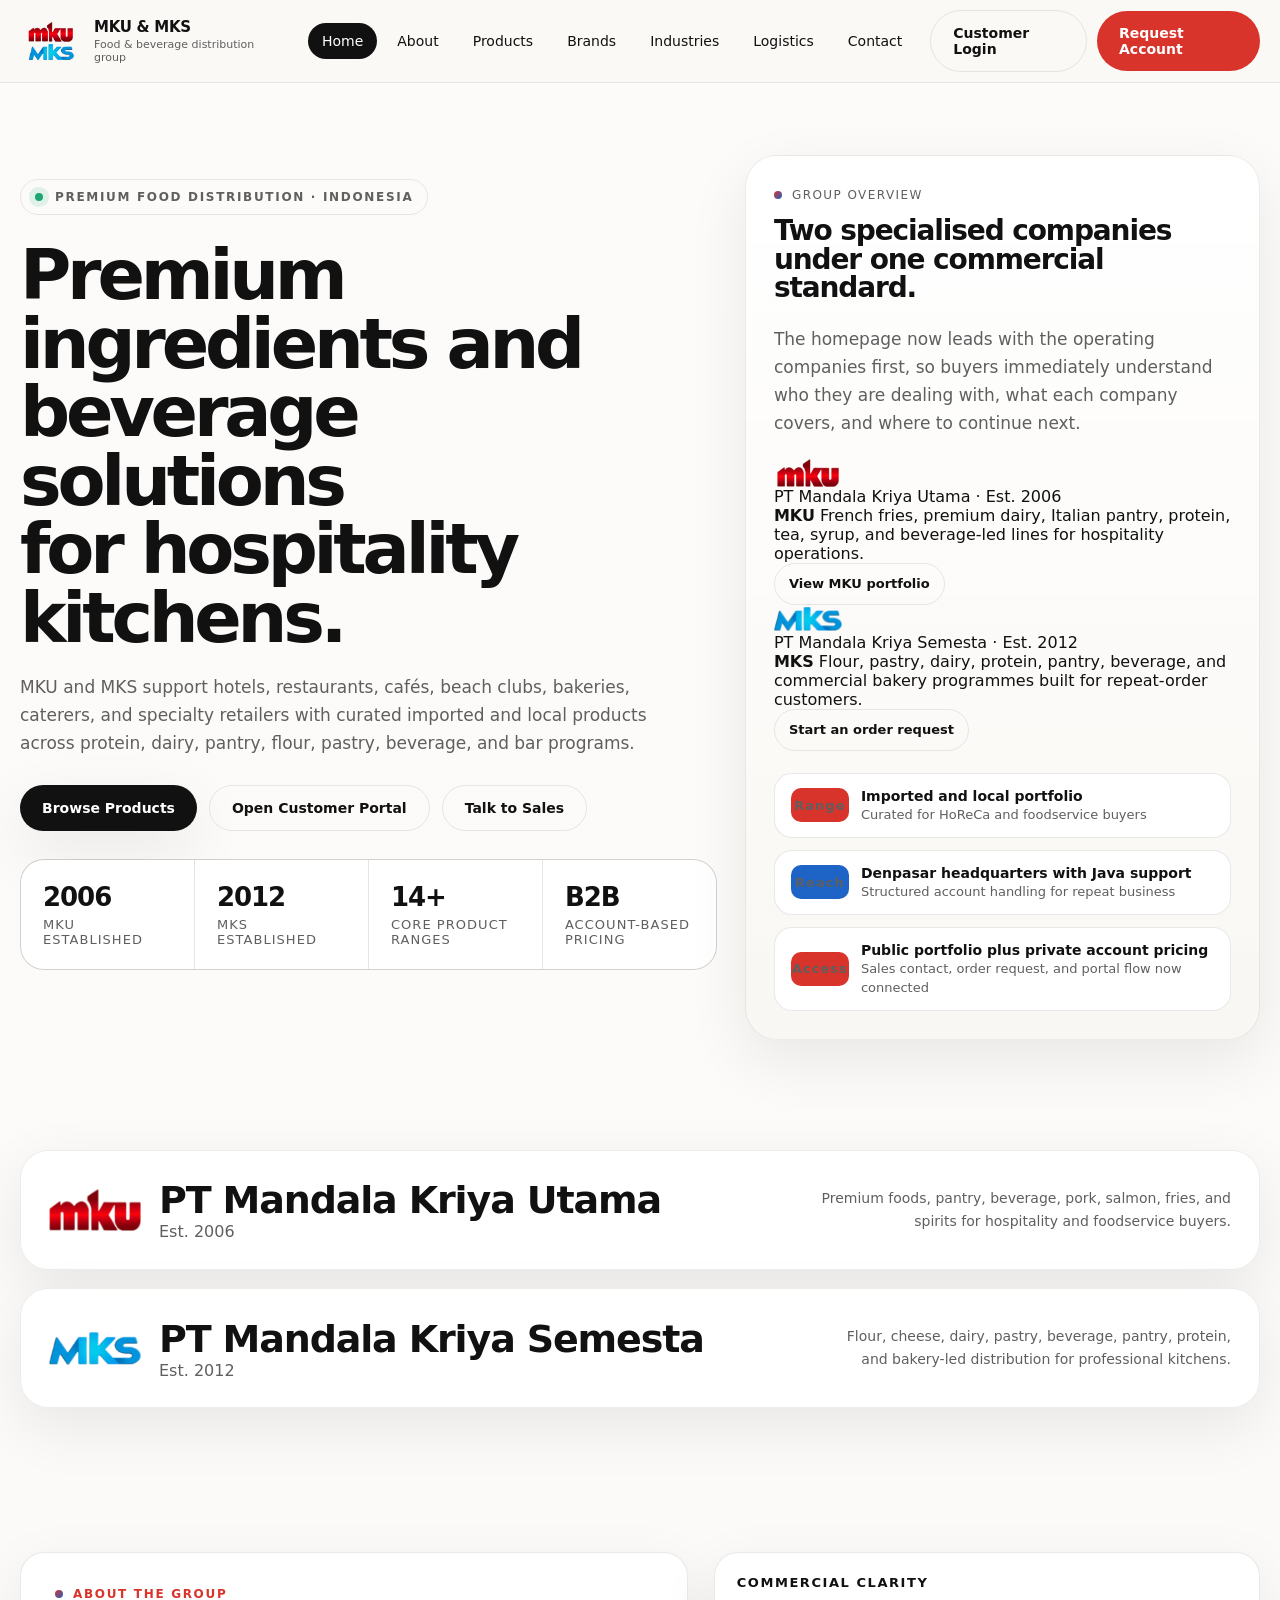
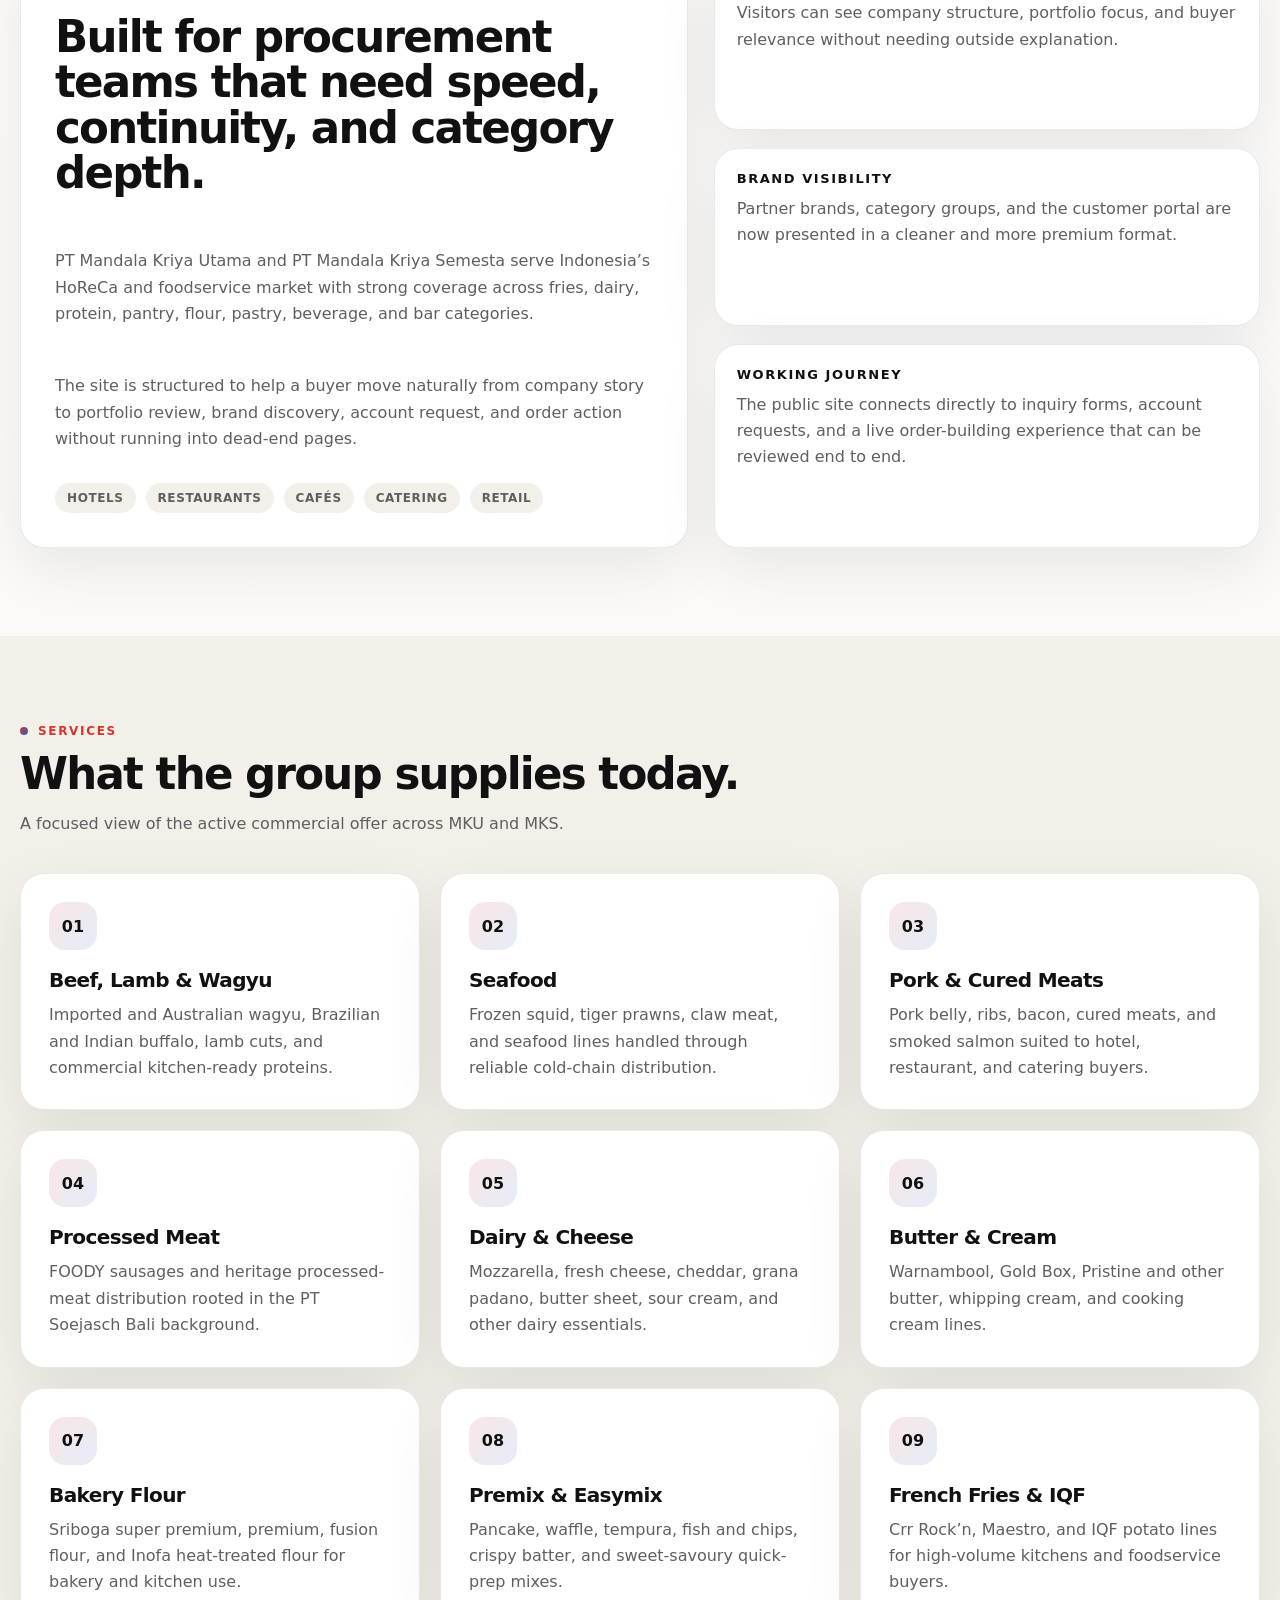
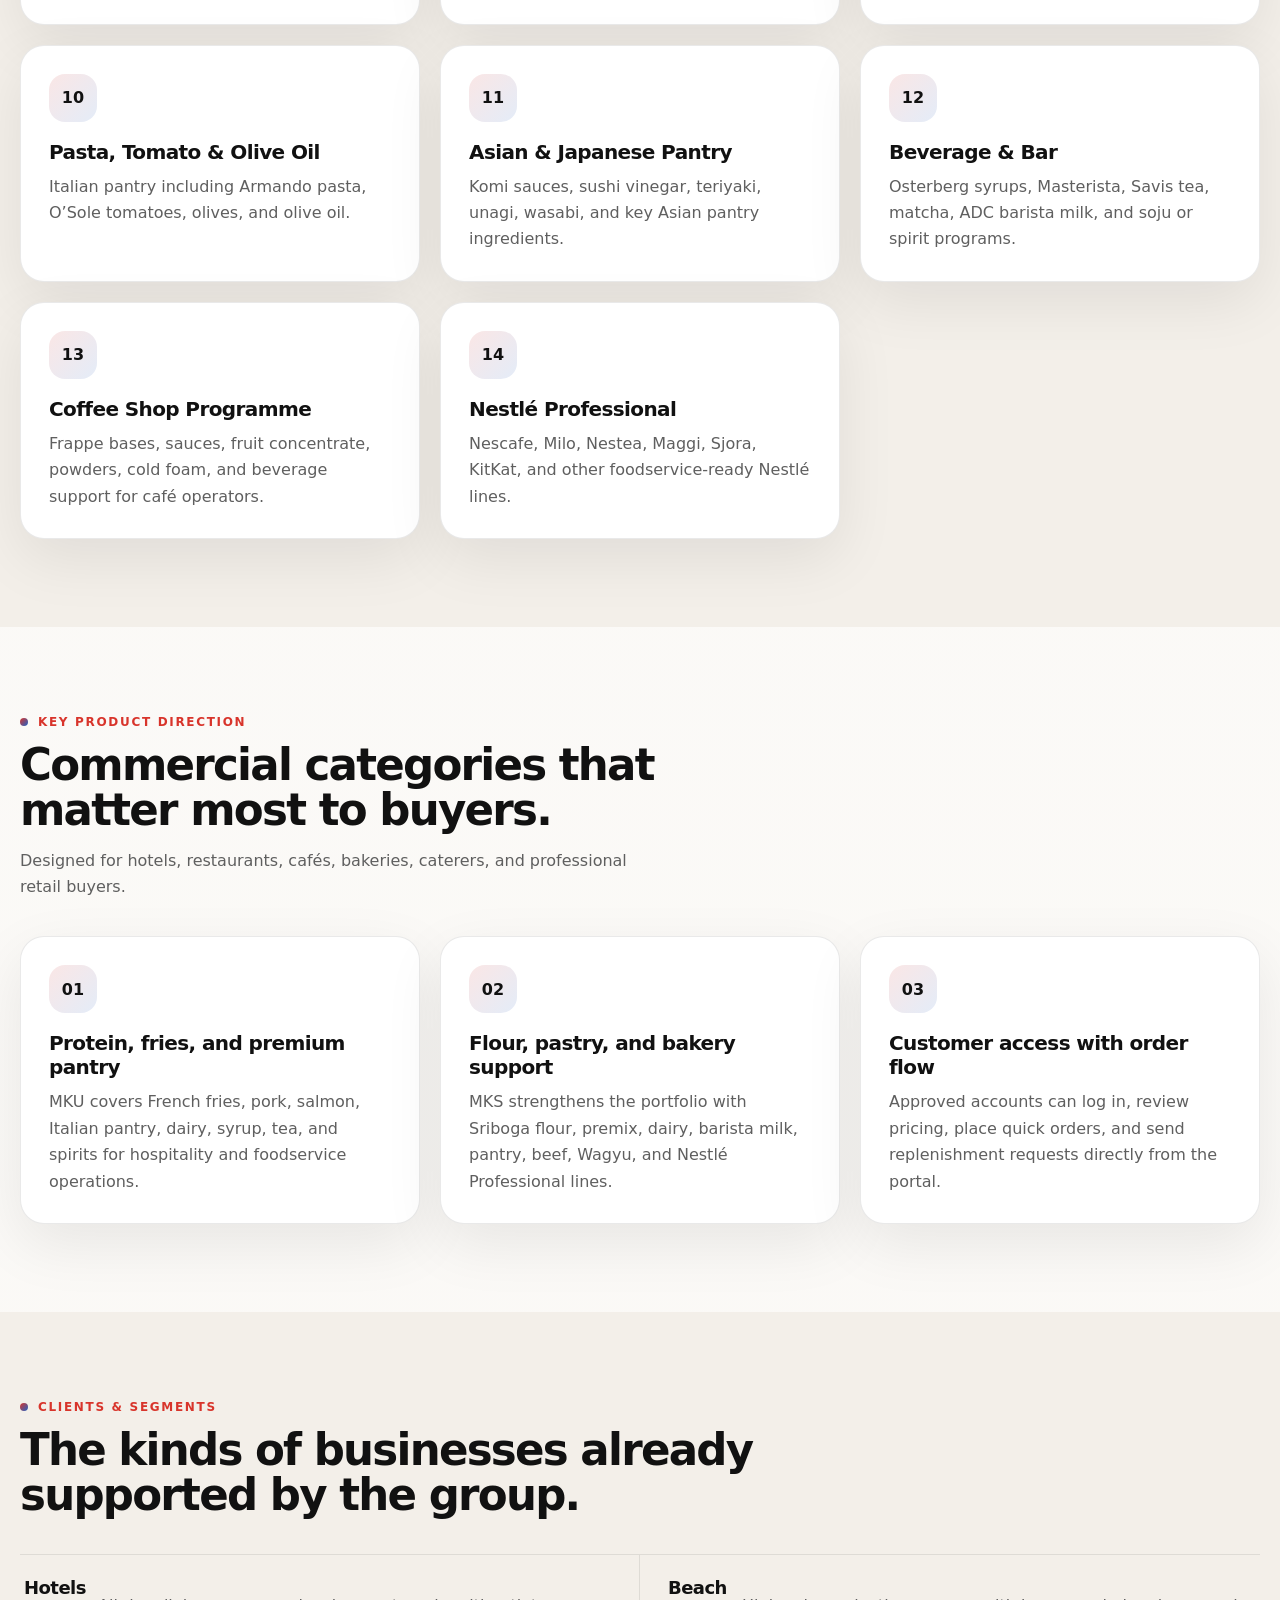
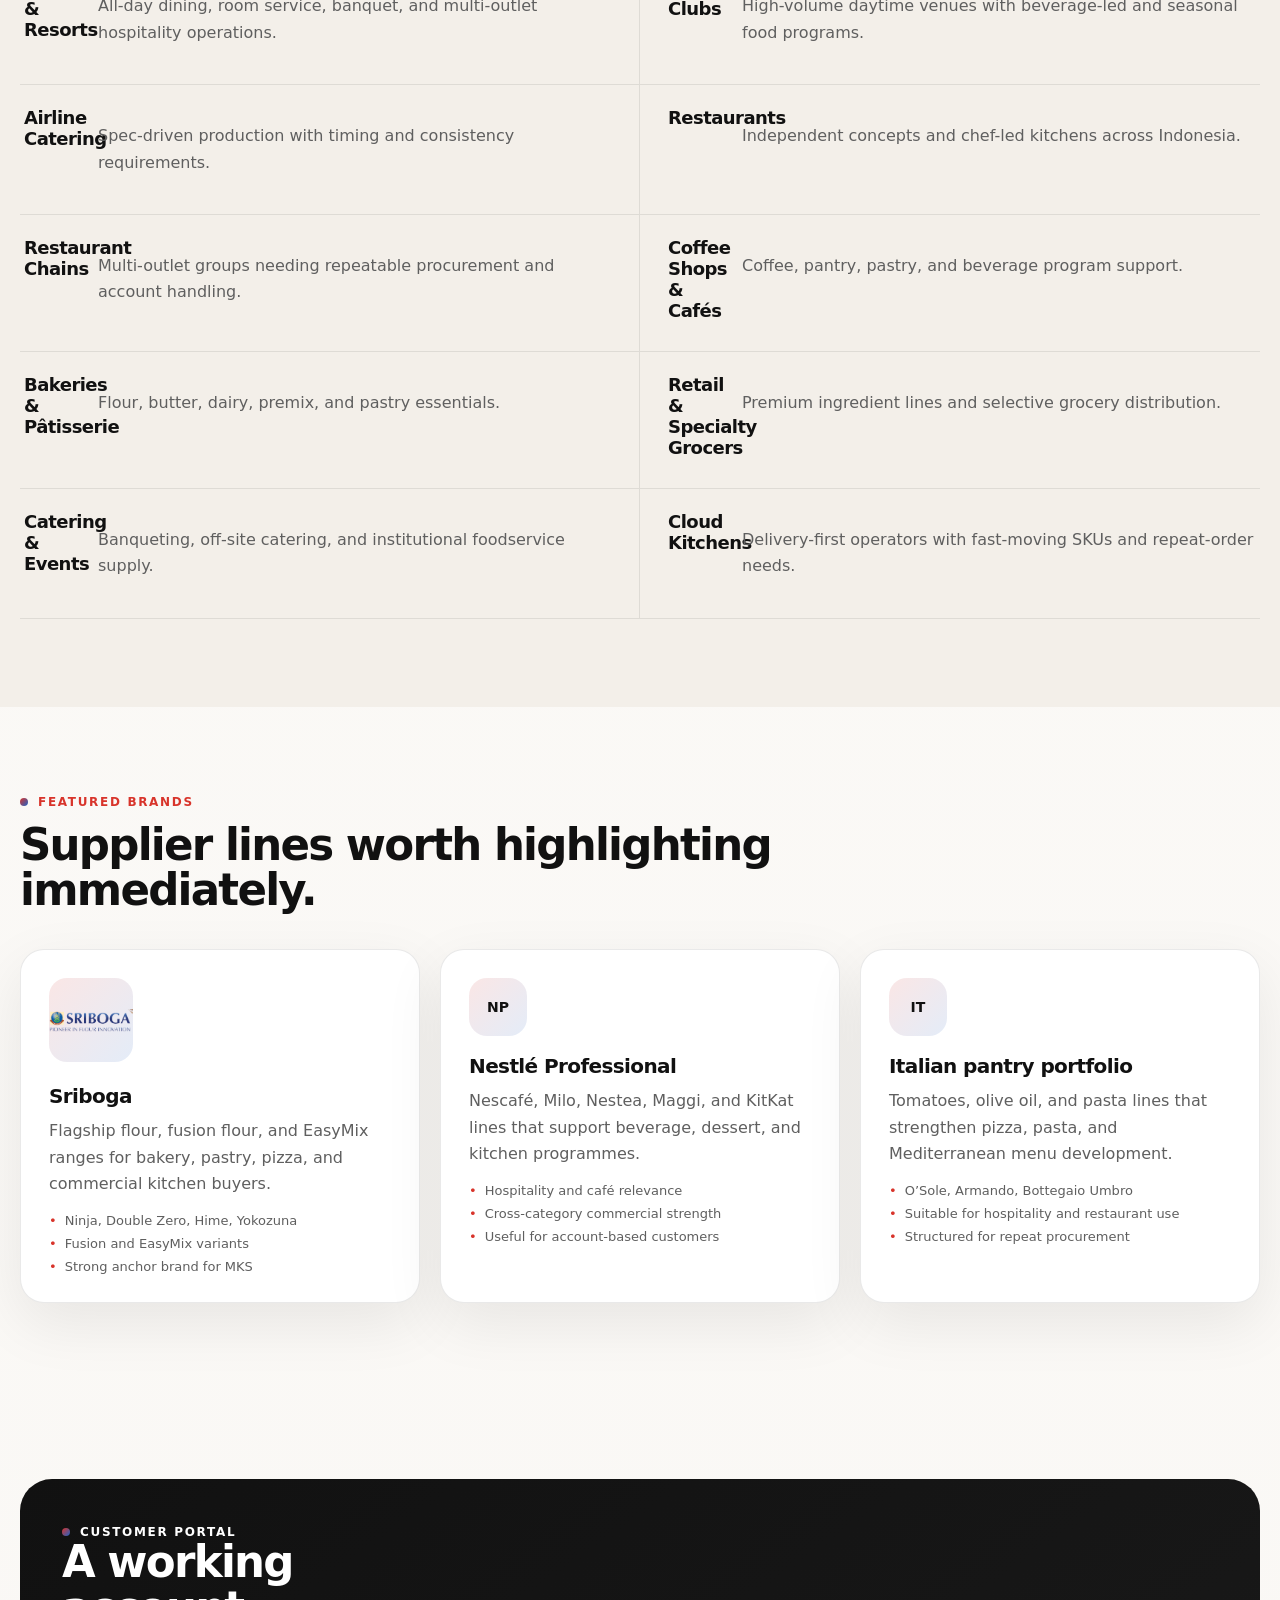
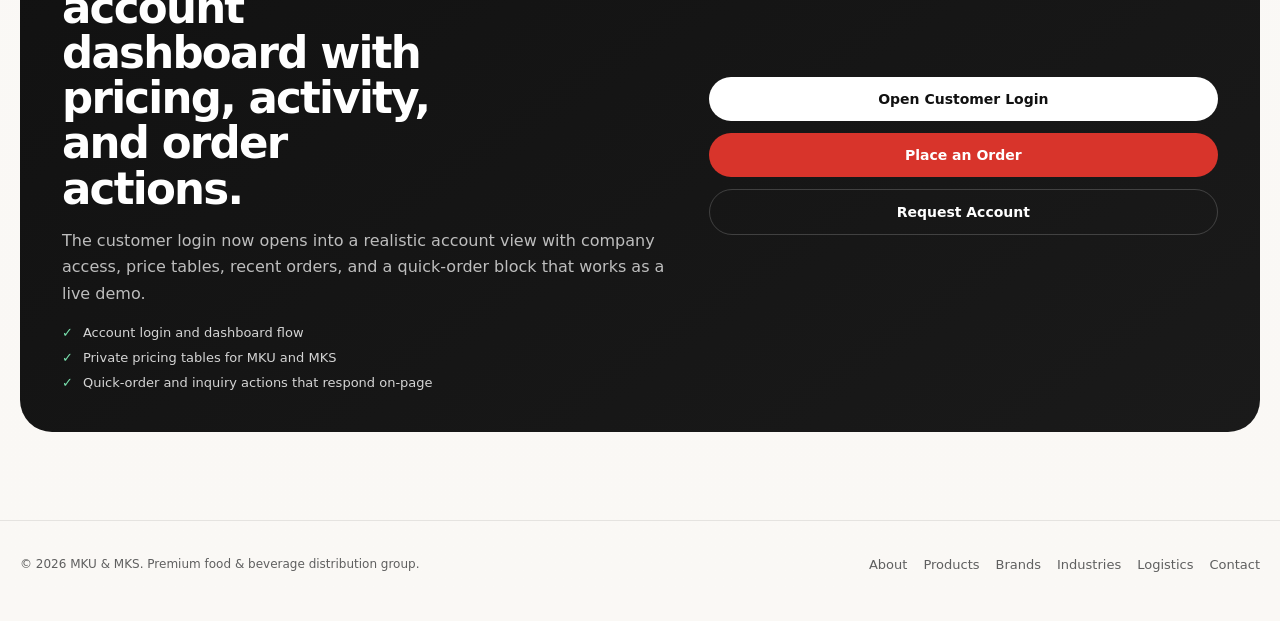
==== commit e444da6a: "Add files via upload" ====
--- a/index.html
+++ b/index.html
@@ -4,7 +4,7 @@
   <meta charset="UTF-8">
   <meta name="viewport" content="width=device-width, initial-scale=1.0">
   <title>MKU & MKS | Premium HoReCa Distribution Indonesia</title>
-  <meta name="description" content="MKU and MKS distribute premium food and beverage products for hotels, restaurants, cafés, bakeries, catering, retail, and foodservice buyers in Indonesia.">
+  <meta name="description" content="MKU and MKS supply premium food and beverage products to hotels, restaurants, cafés, bakeries, caterers, and retail buyers across Indonesia.">
   <link rel="preconnect" href="https://fonts.googleapis.com">
   <link rel="preconnect" href="https://fonts.gstatic.com" crossorigin>
   <link href="https://fonts.googleapis.com/css2?family=DM+Sans:wght@400;500;700&family=Space+Grotesk:wght@400;500;700&display=swap" rel="stylesheet">
@@ -60,46 +60,61 @@
         <div class="hero-grid">
           <div class="hero-copy">
             <div class="hero-kicker"><span class="pulse"></span> Premium food distribution · Indonesia</div>
-            <h1>Premium <span class="text-mku">ingredients</span> and beverage solutions for professional <span class="text-mks">hospitality kitchens</span>.</h1>
-            <p>MKU and MKS supply hotels, restaurants, cafés, bakeries, beach clubs, caterers, and specialty retail with curated imported and local products across protein, dairy, flour, pantry, beverage, pastry, and bar programs.</p>
+            <h1>Premium ingredients and beverage solutions<br>for hospitality kitchens.</h1>
+            <p>MKU and MKS support hotels, restaurants, cafés, beach clubs, bakeries, caterers, and specialty retailers with curated imported and local products across protein, dairy, pantry, flour, pastry, beverage, and bar programs.</p>
             <div class="hero-actions">
               <a class="btn btn-primary" href="products.html">Browse Products</a>
-              <a class="btn btn-outline" href="brands.html">View Brands</a>
-              <a class="btn btn-outline" href="login.html">Customer Login</a>
+              <a class="btn btn-outline" href="login.html">Open Customer Portal</a>
+              <a class="btn btn-outline" href="contact.html">Talk to Sales</a>
             </div>
             <div class="trust-strip">
               <div class="trust-item"><strong>2006</strong><span>MKU established</span></div>
               <div class="trust-item"><strong>2012</strong><span>MKS established</span></div>
               <div class="trust-item"><strong>14+</strong><span>Core product ranges</span></div>
-              <div class="trust-item"><strong>B2B</strong><span>Private account pricing</span></div>
+              <div class="trust-item"><strong>B2B</strong><span>Account-based pricing</span></div>
             </div>
           </div>
           <div class="hero-side">
             <div class="surface-card hero-spotlight showcase-panel">
-              <div class="showcase-head">
+              <div class="showcase-head showcase-head--stack">
                 <div>
                   <div class="kicker-row">Group overview</div>
-                  <h3 class="showcase-title">Two companies. One reliable supply partner.</h3>
+                  <h3 class="showcase-title">Two specialised companies under one commercial standard.</h3>
                 </div>
-                <img src="assets/img/logo-mku-mks.png" alt="MKU and MKS logo" class="hero-group-logo">
-              </div>
-              <p class="showcase-copy">Built for foodservice buyers who need category depth, dependable account support, and a portfolio that fits hospitality operations.</p>
-              <div class="showcase-mini-grid">
-                <article class="showcase-mini-card">
-                  <img src="assets/img/logo-mku.png" alt="MKU logo" class="showcase-mini-logo">
-                  <strong>MKU</strong>
-                  <span>Fries, protein, dairy, pantry, tea, syrup, and spirits.</span>
+              </div>
+              <p class="showcase-copy">The homepage now leads with the operating companies first, so buyers immediately understand who they are dealing with, what each company covers, and where to continue next.</p>
+              <div class="company-row-grid">
+                <article class="company-row-card">
+                  <div class="company-row-copy">
+                    <img src="assets/img/logo-mku.png" alt="MKU logo" class="showcase-mini-logo">
+                    <div>
+                      <div class="company-row-meta">PT Mandala Kriya Utama · Est. 2006</div>
+                      <strong>MKU</strong>
+                      <span>French fries, premium dairy, Italian pantry, protein, tea, syrup, and beverage-led lines for hospitality operations.</span>
+                    </div>
+                  </div>
+                  <div class="company-row-actions">
+                    <a class="btn btn-outline small-btn" href="products.html">View MKU portfolio</a>
+                  </div>
                 </article>
-                <article class="showcase-mini-card">
-                  <img src="assets/img/logo-mks.png" alt="MKS logo" class="showcase-mini-logo">
-                  <strong>MKS</strong>
-                  <span>Flour, pastry, dairy, pantry, beverage, and commercial bakery support.</span>
+                <article class="company-row-card">
+                  <div class="company-row-copy">
+                    <img src="assets/img/logo-mks.png" alt="MKS logo" class="showcase-mini-logo">
+                    <div>
+                      <div class="company-row-meta">PT Mandala Kriya Semesta · Est. 2012</div>
+                      <strong>MKS</strong>
+                      <span>Flour, pastry, dairy, protein, pantry, beverage, and commercial bakery programmes built for repeat-order customers.</span>
+                    </div>
+                  </div>
+                  <div class="company-row-actions">
+                    <a class="btn btn-outline small-btn" href="products.html#order-desk">Start an order request</a>
+                  </div>
                 </article>
               </div>
               <div class="badge-stack">
-                <div class="badge-card"><div class="left"><span class="chip mku">Range</span><div><strong>Imported & local portfolio</strong><span>Selected for HoReCa and foodservice buyers</span></div></div></div>
-                <div class="badge-card"><div class="left"><span class="chip mks">Reach</span><div><strong>Denpasar base with Java support</strong><span>Structured account handling for repeat business</span></div></div></div>
-                <div class="badge-card"><div class="left"><span class="chip mku">Focus</span><div><strong>Hospitality, bakery, beverage, retail</strong><span>Commercial categories aligned to active demand</span></div></div></div>
+                <div class="badge-card"><div class="left"><span class="chip mku">Range</span><div><strong>Imported and local portfolio</strong><span>Curated for HoReCa and foodservice buyers</span></div></div></div>
+                <div class="badge-card"><div class="left"><span class="chip mks">Reach</span><div><strong>Denpasar headquarters with Java support</strong><span>Structured account handling for repeat business</span></div></div></div>
+                <div class="badge-card"><div class="left"><span class="chip mku">Access</span><div><strong>Public portfolio plus private account pricing</strong><span>Sales contact, order request, and portal flow now connected</span></div></div></div>
               </div>
             </div>
           </div>
@@ -119,11 +134,11 @@
           <article class="story-card">
             <div class="section-head">
               <span class="eyebrow">About the group</span>
-              <h2 class="section-title">Two companies, one commercial standard.</h2>
+              <h2 class="section-title">Built for procurement teams that need speed, continuity, and category depth.</h2>
             </div>
             <div class="story-stack">
-              <p>PT Mandala Kriya Utama and PT Mandala Kriya Semesta serve Indonesia’s HoReCa and foodservice market with a wide range of categories covering proteins, dairy, flour, beverage, pantry, bakery support, fries, spirits, and more.</p>
-              <p>The website now presents a cleaner and more current business story, based on the updated portfolio, brand references, and May 2026 product lists already used by the sales team.</p>
+              <p>PT Mandala Kriya Utama and PT Mandala Kriya Semesta serve Indonesia’s HoReCa and foodservice market with strong coverage across fries, dairy, protein, pantry, flour, pastry, beverage, and bar categories.</p>
+              <p>The site is structured to help a buyer move naturally from company story to portfolio review, brand discovery, account request, and order action without running into dead-end pages.</p>
               <div class="inline-tags">
                 <span class="meta-pill">Hotels</span>
                 <span class="meta-pill">Restaurants</span>
@@ -134,9 +149,9 @@
             </div>
           </article>
           <div class="stack-18">
-            <div class="info-card"><strong>Portfolio visibility</strong><p>Services, customer segments, and featured product groups now reflect the active business instead of outdated public copy.</p></div>
-            <div class="info-card"><strong>Brand presentation</strong><p>Key supplier lines and company identities are shown in a cleaner, more premium layout suited to hospitality buyers.</p></div>
-            <div class="info-card"><strong>Customer journey</strong><p>Public visitors can discover the portfolio, while account customers can move into a dedicated login experience with private pricing visibility.</p></div>
+            <div class="info-card"><strong>Commercial clarity</strong><p>Visitors can see company structure, portfolio focus, and buyer relevance without needing outside explanation.</p></div>
+            <div class="info-card"><strong>Brand visibility</strong><p>Partner brands, category groups, and the customer portal are now presented in a cleaner and more premium format.</p></div>
+            <div class="info-card"><strong>Working journey</strong><p>The public site connects directly to inquiry forms, account requests, and a live order-building experience that can be reviewed end to end.</p></div>
           </div>
         </div>
       </div>
@@ -146,8 +161,8 @@
       <div class="container">
         <div class="section-head">
           <span class="eyebrow">Services</span>
-          <h2 class="section-title">What you distribute today.</h2>
-          <p class="section-copy">Updated to match the current business offer across MKU and MKS.</p>
+          <h2 class="section-title">What the group supplies today.</h2>
+          <p class="section-copy">A focused view of the active commercial offer across MKU and MKS.</p>
         </div>
         <div class="grid-3" id="services-grid"></div>
       </div>
@@ -158,12 +173,12 @@
         <div class="section-head">
           <span class="eyebrow">Key product direction</span>
           <h2 class="section-title">Commercial categories that matter most to buyers.</h2>
-          <p class="section-copy">A concise overview of the strongest category groups across both companies.</p>
+          <p class="section-copy">Designed for hotels, restaurants, cafés, bakeries, caterers, and professional retail buyers.</p>
         </div>
         <div class="grid-3">
-          <article class="feature-card"><div class="feature-index">01</div><h3>Protein, fries & premium pantry</h3><p>MKU covers French fries, pork, salmon, Italian pantry, dairy, syrup, tea, and spirits for hospitality and foodservice operations.</p></article>
-          <article class="feature-card"><div class="feature-index">02</div><h3>Flour, pastry & bakery support</h3><p>MKS strengthens the portfolio with Sriboga flour, premix, dairy, barista milk, pantry, beef, Wagyu, and Nestlé Professional lines.</p></article>
-          <article class="feature-card"><div class="feature-index">03</div><h3>Account-based customer access</h3><p>The customer portal gives approved accounts a dedicated place to review representative pricing, recent activity, and product access.</p></article>
+          <article class="feature-card"><div class="feature-index">01</div><h3>Protein, fries, and premium pantry</h3><p>MKU covers French fries, pork, salmon, Italian pantry, dairy, syrup, tea, and spirits for hospitality and foodservice operations.</p></article>
+          <article class="feature-card"><div class="feature-index">02</div><h3>Flour, pastry, and bakery support</h3><p>MKS strengthens the portfolio with Sriboga flour, premix, dairy, barista milk, pantry, beef, Wagyu, and Nestlé Professional lines.</p></article>
+          <article class="feature-card"><div class="feature-index">03</div><h3>Customer access with order flow</h3><p>Approved accounts can log in, review pricing, place quick orders, and send replenishment requests directly from the portal.</p></article>
         </div>
       </div>
     </section>
@@ -172,7 +187,7 @@
       <div class="container">
         <div class="section-head">
           <span class="eyebrow">Clients & segments</span>
-          <h2 class="section-title">The kinds of businesses you already support.</h2>
+          <h2 class="section-title">The kinds of businesses already supported by the group.</h2>
         </div>
         <div class="segment-grid" id="segments-grid"></div>
       </div>
@@ -182,12 +197,12 @@
       <div class="container">
         <div class="section-head">
           <span class="eyebrow">Featured brands</span>
-          <h2 class="section-title">Brand groups worth highlighting immediately.</h2>
+          <h2 class="section-title">Supplier lines worth highlighting immediately.</h2>
         </div>
         <div class="brand-grid">
-          <article class="brand-card"><img src="assets/img/logo-sriboga.png" alt="Sriboga logo" class="brand-logo" style="width:78px;height:78px;object-fit:contain;"><h3>Sriboga</h3><p>Flagship flour, fusion flour, and EasyMix range for bakery, pastry, and commercial kitchen buyers.</p><ul><li>Ninja, Double Zero, Hime, Yokozuna</li><li>Fusion and EasyMix variants</li><li>Strong anchor brand for MKS</li></ul></article>
-          <article class="brand-card"><div class="brand-logo">NP</div><h3>Nestlé Professional</h3><p>Nescafé, Milo, Nestea, Maggi, KitKat, and other foodservice-ready beverage and kitchen lines.</p><ul><li>Hospitality and café relevance</li><li>Cross-category commercial strength</li><li>Useful for account-based customers</li></ul></article>
-          <article class="brand-card"><div class="brand-logo">MK</div><h3>MKU premium portfolio</h3><p>Italian pantry, dairy, protein, tea, syrup, fries, and alcohol categories suited for hospitality and foodservice buyers.</p><ul><li>O’Sole, Armando, Bottegaio Umbro</li><li>Warnambool, Bergold, Pristine</li><li>Jinro, Daebak, Osterberg, Savis</li></ul></article>
+          <article class="brand-card"><img src="assets/img/logo-sriboga.png" alt="Sriboga logo" class="brand-logo" style="width:84px;height:84px;object-fit:contain;"><h3>Sriboga</h3><p>Flagship flour, fusion flour, and EasyMix ranges for bakery, pastry, pizza, and commercial kitchen buyers.</p><ul><li>Ninja, Double Zero, Hime, Yokozuna</li><li>Fusion and EasyMix variants</li><li>Strong anchor brand for MKS</li></ul></article>
+          <article class="brand-card"><div class="brand-logo">NP</div><h3>Nestlé Professional</h3><p>Nescafé, Milo, Nestea, Maggi, and KitKat lines that support beverage, dessert, and kitchen programmes.</p><ul><li>Hospitality and café relevance</li><li>Cross-category commercial strength</li><li>Useful for account-based customers</li></ul></article>
+          <article class="brand-card"><div class="brand-logo">IT</div><h3>Italian pantry portfolio</h3><p>Tomatoes, olive oil, and pasta lines that strengthen pizza, pasta, and Mediterranean menu development.</p><ul><li>O’Sole, Armando, Bottegaio Umbro</li><li>Suitable for hospitality and restaurant use</li><li>Structured for repeat procurement</li></ul></article>
         </div>
       </div>
     </section>
@@ -197,17 +212,17 @@
         <div class="portal-panel">
           <div>
             <span class="eyebrow" style="color:#fff;">Customer portal</span>
-            <h2 class="section-title" style="color:#fff;max-width:12ch;">A cleaner customer login experience for approved accounts.</h2>
-            <p>The customer login page now shows a proper sign-in interface together with an account dashboard preview, representative pricing, and a clearer B2B account journey.</p>
+            <h2 class="section-title" style="color:#fff;max-width:13ch;">A working account dashboard with pricing, activity, and order actions.</h2>
+            <p>The customer login now opens into a realistic account view with company access, price tables, recent orders, and a quick-order block that works as a live demo.</p>
             <ul class="portal-list">
-              <li>Representative MKU and MKS prices are already shown</li>
-              <li>Structured account view for repeat buyers</li>
-              <li>Commercial presentation suited to internal showcase use</li>
+              <li>Account login and dashboard flow</li>
+              <li>Private pricing tables for MKU and MKS</li>
+              <li>Quick-order and inquiry actions that respond on-page</li>
             </ul>
           </div>
           <div class="portal-actions">
             <a class="btn btn-light" href="login.html">Open Customer Login</a>
-            <a class="btn btn-accent" href="products.html">View Product Portfolio</a>
+            <a class="btn btn-accent" href="products.html#order-desk">Place an Order</a>
             <a class="btn btn-outline" style="color:#fff;border-color:rgba(255,255,255,0.18);" href="request-account.html">Request Account</a>
           </div>
         </div>
@@ -261,13 +276,10 @@
         </article>
       `).join('');
 
-      segments.innerHTML = window.MKU_DATA.segments.map((segment, index) => `
+      segments.innerHTML = window.MKU_DATA.segments.map(segment => `
         <article class="segment-card">
-          <div class="segment-number">${String(index + 1).padStart(2, '0')}</div>
-          <div>
-            <h3>${segment.t}</h3>
-            <p>${segment.d}</p>
-          </div>
+          <h3>${segment.t}</h3>
+          <p>${segment.d}</p>
         </article>
       `).join('');
     });
--- a/assets/css/styles.css
+++ b/assets/css/styles.css
@@ -1078,3 +1078,398 @@
   .stat-grid,
   .portal-preview-grid { grid-template-columns: 1fr; }
 }
+
+.company-pills {
+  display: grid;
+  gap: 18px;
+}
+.company-pill {
+  display: flex;
+  align-items: center;
+  justify-content: space-between;
+  gap: 20px;
+  padding: 22px 28px;
+  background: rgba(255,255,255,0.94);
+  border: 1px solid rgba(17,17,17,0.08);
+  border-radius: 28px;
+  box-shadow: var(--shadow);
+}
+.company-pill .left {
+  display: flex;
+  align-items: center;
+  gap: 18px;
+}
+.company-pill-logo {
+  width: 92px;
+  max-height: 48px;
+  object-fit: contain;
+}
+.company-pill-name {
+  font-family: var(--sans);
+  font-size: clamp(24px, 3vw, 38px);
+  letter-spacing: -0.03em;
+  margin: 0;
+}
+.company-pill-meta {
+  color: var(--ink-soft);
+  font-size: 16px;
+}
+.company-pill-summary {
+  max-width: 46ch;
+  text-align: right;
+  font-size: 14px;
+}
+.catalog-tabs,
+.price-tabs {
+  display: inline-flex;
+  gap: 8px;
+  padding: 6px;
+  border: 1px solid var(--line);
+  border-radius: 999px;
+  background: var(--surface);
+  box-shadow: var(--shadow);
+}
+.catalog-tabs button,
+.price-tabs button {
+  border: 0;
+  background: transparent;
+  border-radius: 999px;
+  padding: 12px 18px;
+  font-family: var(--sans);
+  font-size: 14px;
+  font-weight: 700;
+}
+.catalog-tabs button.active[data-company="mku"],
+.price-tabs button.active[data-company="mku"] {
+  background: var(--mku);
+  color: white;
+}
+.catalog-tabs button.active[data-company="mks"],
+.price-tabs button.active[data-company="mks"] {
+  background: var(--mks);
+  color: white;
+}
+.catalog-panel { display: none; }
+.catalog-panel.active { display: block; }
+.catalog-head {
+  display: flex;
+  align-items: center;
+  justify-content: space-between;
+  gap: 18px;
+  margin: 26px 0 18px;
+  padding: 18px 22px;
+  border: 1px solid var(--line);
+  border-radius: 20px;
+  background: var(--surface);
+}
+.catalog-head .left {
+  display: flex;
+  align-items: center;
+  gap: 14px;
+}
+.catalog-logo {
+  width: 74px;
+  max-height: 40px;
+  object-fit: contain;
+}
+.catalog-kicker {
+  font-family: var(--sans);
+  font-size: 13px;
+  color: var(--ink-soft);
+}
+.catalog-title {
+  margin: 0;
+  font-family: var(--sans);
+  font-size: 24px;
+  letter-spacing: -0.03em;
+}
+.catalog-cat {
+  margin-top: 26px;
+}
+.catalog-cat-head {
+  display: flex;
+  align-items: baseline;
+  justify-content: space-between;
+  gap: 18px;
+  padding-bottom: 12px;
+  border-bottom: 1px solid var(--line);
+  margin-bottom: 16px;
+}
+.catalog-cat-head h3 {
+  margin: 0;
+  font-family: var(--sans);
+  font-size: 28px;
+  letter-spacing: -0.03em;
+}
+.brand-origin {
+  font-family: var(--sans);
+  font-size: 11px;
+  text-transform: uppercase;
+  letter-spacing: 0.08em;
+  color: var(--ink-soft);
+}
+.price-shell {
+  display: grid;
+  gap: 22px;
+}
+.price-table {
+  width: 100%;
+  border-collapse: collapse;
+  background: var(--surface);
+  border: 1px solid var(--line);
+  border-radius: 22px;
+  overflow: hidden;
+  box-shadow: var(--shadow);
+}
+.price-table th,
+.price-table td {
+  padding: 14px 16px;
+  border-bottom: 1px solid var(--line);
+  text-align: left;
+  vertical-align: top;
+}
+.price-table th {
+  font-family: var(--sans);
+  font-size: 12px;
+  text-transform: uppercase;
+  letter-spacing: 0.08em;
+  color: var(--ink-soft);
+  background: var(--surface-2);
+}
+.price-table tr:last-child td { border-bottom: 0; }
+.price-highlight {
+  font-family: var(--sans);
+  font-weight: 700;
+  white-space: nowrap;
+}
+.portal-topbar {
+  display: flex;
+  justify-content: space-between;
+  gap: 18px;
+  align-items: center;
+  padding: 18px 22px;
+  border: 1px solid var(--line);
+  border-radius: 22px;
+  background: var(--surface);
+  box-shadow: var(--shadow);
+}
+.portal-grid {
+  display: grid;
+  grid-template-columns: 1.1fr 0.9fr;
+  gap: 22px;
+}
+.portal-stat-grid {
+  display: grid;
+  grid-template-columns: repeat(3, minmax(0, 1fr));
+  gap: 18px;
+}
+.portal-stat {
+  padding: 22px;
+  border-radius: 22px;
+  background: var(--surface);
+  border: 1px solid var(--line);
+  box-shadow: var(--shadow);
+}
+.portal-stat strong {
+  display: block;
+  font-family: var(--sans);
+  font-size: 28px;
+  letter-spacing: -0.04em;
+}
+.portal-list-card {
+  padding: 24px;
+  background: var(--surface);
+  border: 1px solid var(--line);
+  border-radius: 22px;
+  box-shadow: var(--shadow);
+}
+.portal-list-card h3 {
+  margin: 0 0 12px;
+  font-family: var(--sans);
+  font-size: 24px;
+  letter-spacing: -0.03em;
+}
+@media (max-width: 980px) {
+  .portal-grid,
+  .portal-stat-grid { grid-template-columns: 1fr; }
+}
+@media (max-width: 860px) {
+  .company-pill,
+  .catalog-head,
+  .portal-topbar {
+    flex-direction: column;
+    align-items: flex-start;
+  }
+  .company-pill-summary { text-align: left; }
+  .company-pill-name { font-size: 24px; }
+  .company-pill-logo { width: 80px; }
+}
+
+
+/* --- Showcase refinement overrides --- */
+.brand-mark {
+  width: 64px;
+  height: 40px;
+  border-radius: 0;
+  background: url('../img/logo-mku-mks.png') center/contain no-repeat;
+  box-shadow: none;
+}
+.brand-text strong { font-size: 15px; }
+.brand-text span { font-size: 11px; }
+.section-title {
+  font-size: clamp(28px, 3.4vw, 46px);
+  line-height: 1.04;
+}
+.section-copy { font-size: 16px; }
+.hero h1 {
+  font-size: clamp(36px, 5.6vw, 70px);
+  line-height: 0.98;
+}
+.hero p,
+.page-hero p {
+  font-size: 17px;
+  max-width: 58ch;
+}
+.page-hero h1 {
+  font-size: clamp(32px, 4.8vw, 54px);
+  line-height: 1;
+  max-width: 13ch;
+}
+.feature-card h3,
+.brand-card h3,
+.value-card h3,
+.product-card h3,
+.team-card h3,
+.job-card h3 {
+  font-size: 20px;
+}
+.segment-card h3 { font-size: 18px; }
+.trust-item strong { font-size: 26px; }
+.badge-card strong { font-size: 14px; }
+.hero-spotlight { padding: 28px; }
+.showcase-panel { background: linear-gradient(180deg, rgba(255,255,255,0.96), rgba(249,247,243,0.98)); }
+.showcase-head {
+  display: flex;
+  justify-content: space-between;
+  gap: 18px;
+  align-items: flex-start;
+}
+.showcase-title {
+  margin: 14px 0 0;
+  font-family: var(--sans);
+  font-size: 28px;
+  line-height: 1.02;
+  letter-spacing: -0.04em;
+}
+.showcase-copy { margin: 0; }
+.hero-group-logo {
+  width: 118px;
+  height: auto;
+  object-fit: contain;
+}
+.showcase-mini-grid {
+  display: grid;
+  grid-template-columns: repeat(2, minmax(0, 1fr));
+  gap: 14px;
+}
+.showcase-mini-card {
+  padding: 18px;
+  border-radius: 20px;
+  background: #fff;
+  border: 1px solid var(--line);
+  display: grid;
+  gap: 10px;
+}
+.showcase-mini-card strong {
+  font-family: var(--sans);
+  font-size: 16px;
+}
+.showcase-mini-card span {
+  font-size: 14px;
+  color: var(--ink-soft);
+}
+.showcase-mini-logo {
+  width: 68px;
+  height: 28px;
+  object-fit: contain;
+}
+.login-hero-shell {
+  display: grid;
+  grid-template-columns: minmax(0, 1fr) auto;
+  gap: 24px;
+  align-items: center;
+}
+.login-hero-logo {
+  width: 170px;
+  height: auto;
+  object-fit: contain;
+}
+.portal-login-grid {
+  display: grid;
+  grid-template-columns: minmax(360px, 0.9fr) minmax(0, 1.1fr);
+  gap: 24px;
+  align-items: start;
+}
+.auth-card { padding: 30px; }
+.portal-brand-lockup {
+  width: 150px;
+  height: auto;
+  margin-bottom: 20px;
+}
+.portal-title {
+  font-size: clamp(24px, 3vw, 34px);
+  max-width: 12ch;
+}
+.auth-fields {
+  display: grid;
+  gap: 14px;
+}
+.auth-row {
+  display: flex;
+  align-items: center;
+  justify-content: space-between;
+  gap: 14px;
+  flex-wrap: wrap;
+}
+.check-row {
+  display: inline-flex;
+  align-items: center;
+  gap: 10px;
+  color: var(--ink-soft);
+  font-size: 14px;
+}
+.dashboard-topbar {
+  border: 1px solid var(--line);
+  border-radius: 24px;
+  padding: 24px 26px;
+  background: var(--surface);
+  box-shadow: var(--shadow);
+}
+.dashboard-stat-grid { grid-template-columns: repeat(4, minmax(0, 1fr)); }
+.dashboard-grid { align-items: start; }
+.portal-list-card p { margin: 0 0 8px; }
+.site-footer .footer-row p,
+.footer-links a,
+.small-copy,
+.brand-card li,
+.list-check li,
+.portal-list li { font-size: 13px; }
+.site-footer .footer-row p { font-size: 12px; }
+@media (max-width: 1100px) {
+  .portal-login-grid,
+  .login-hero-shell,
+  .dashboard-stat-grid,
+  .showcase-mini-grid {
+    grid-template-columns: 1fr;
+  }
+  .login-hero-logo { width: 120px; }
+}
+@media (max-width: 860px) {
+  .brand-mark {
+    width: 54px;
+    height: 34px;
+  }
+  .showcase-title { font-size: 24px; }
+  .portal-title { max-width: none; }
+  .auth-row { align-items: flex-start; }
+}
